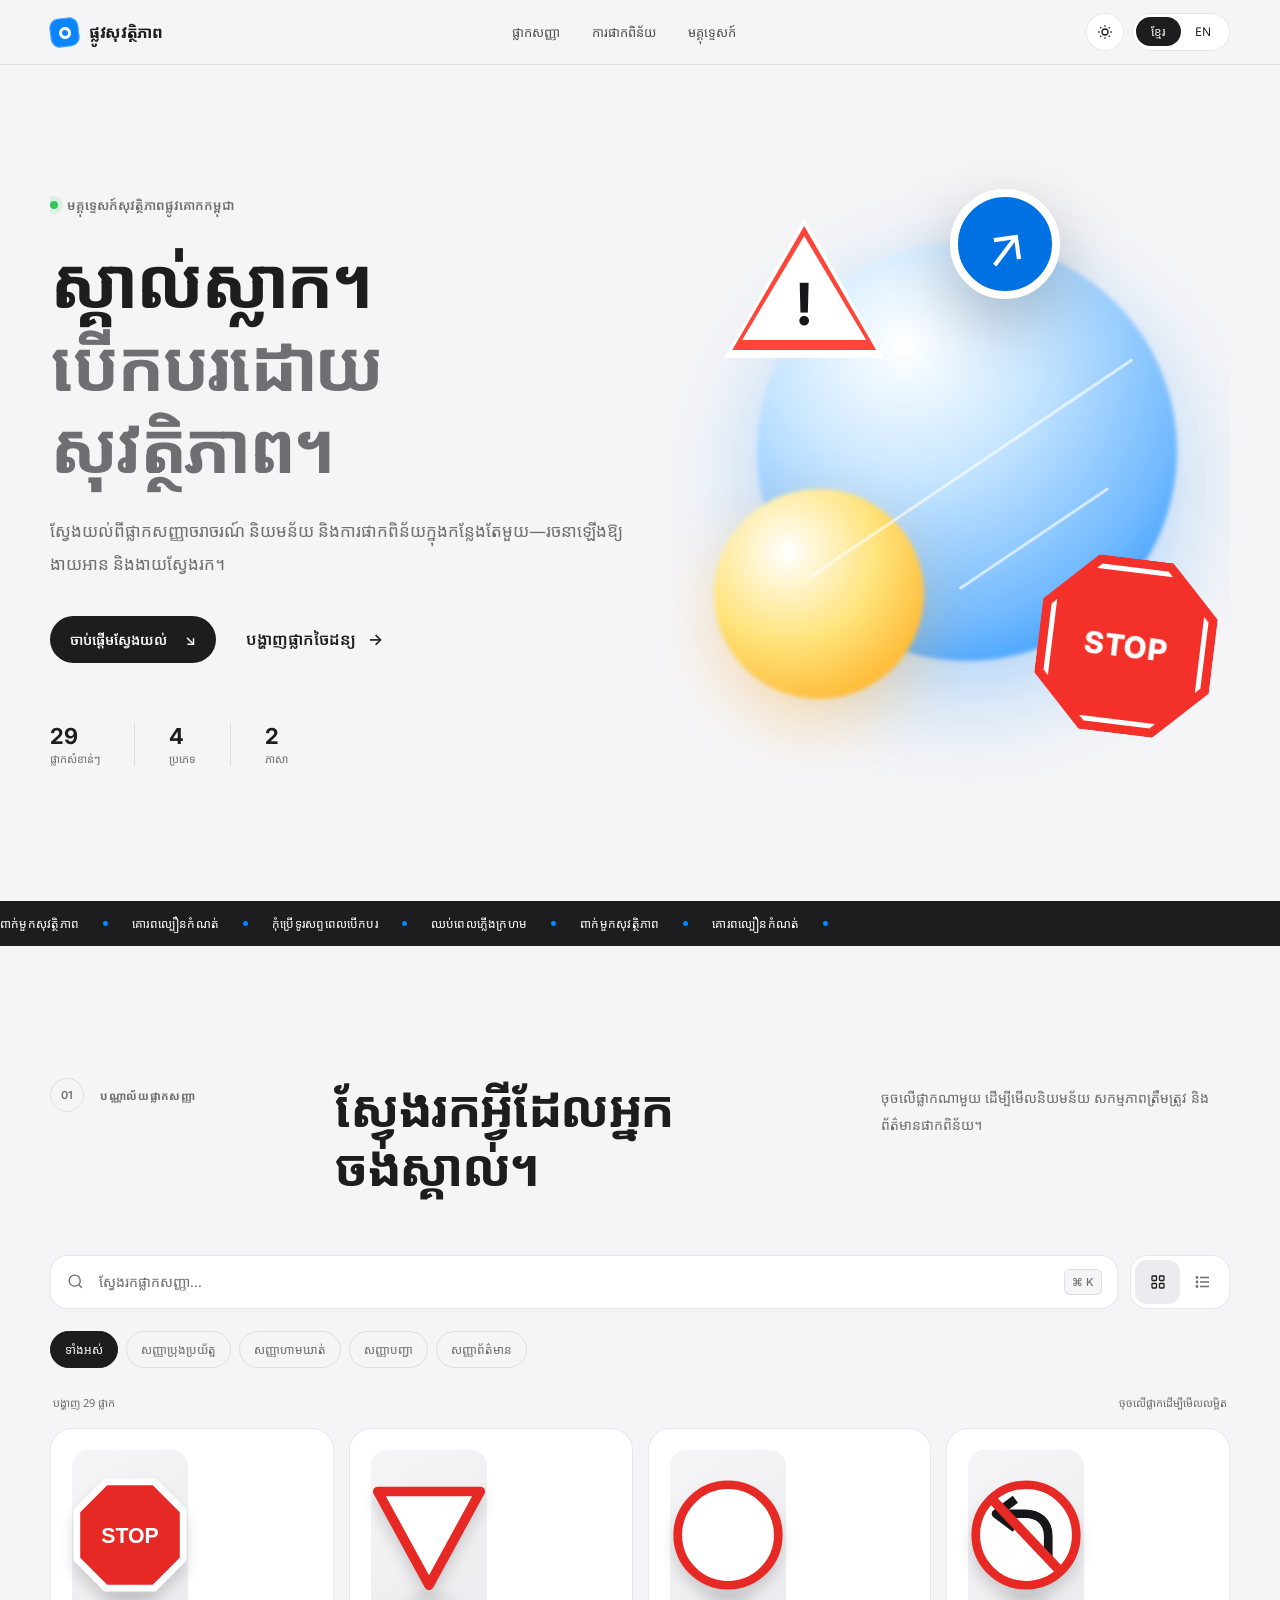
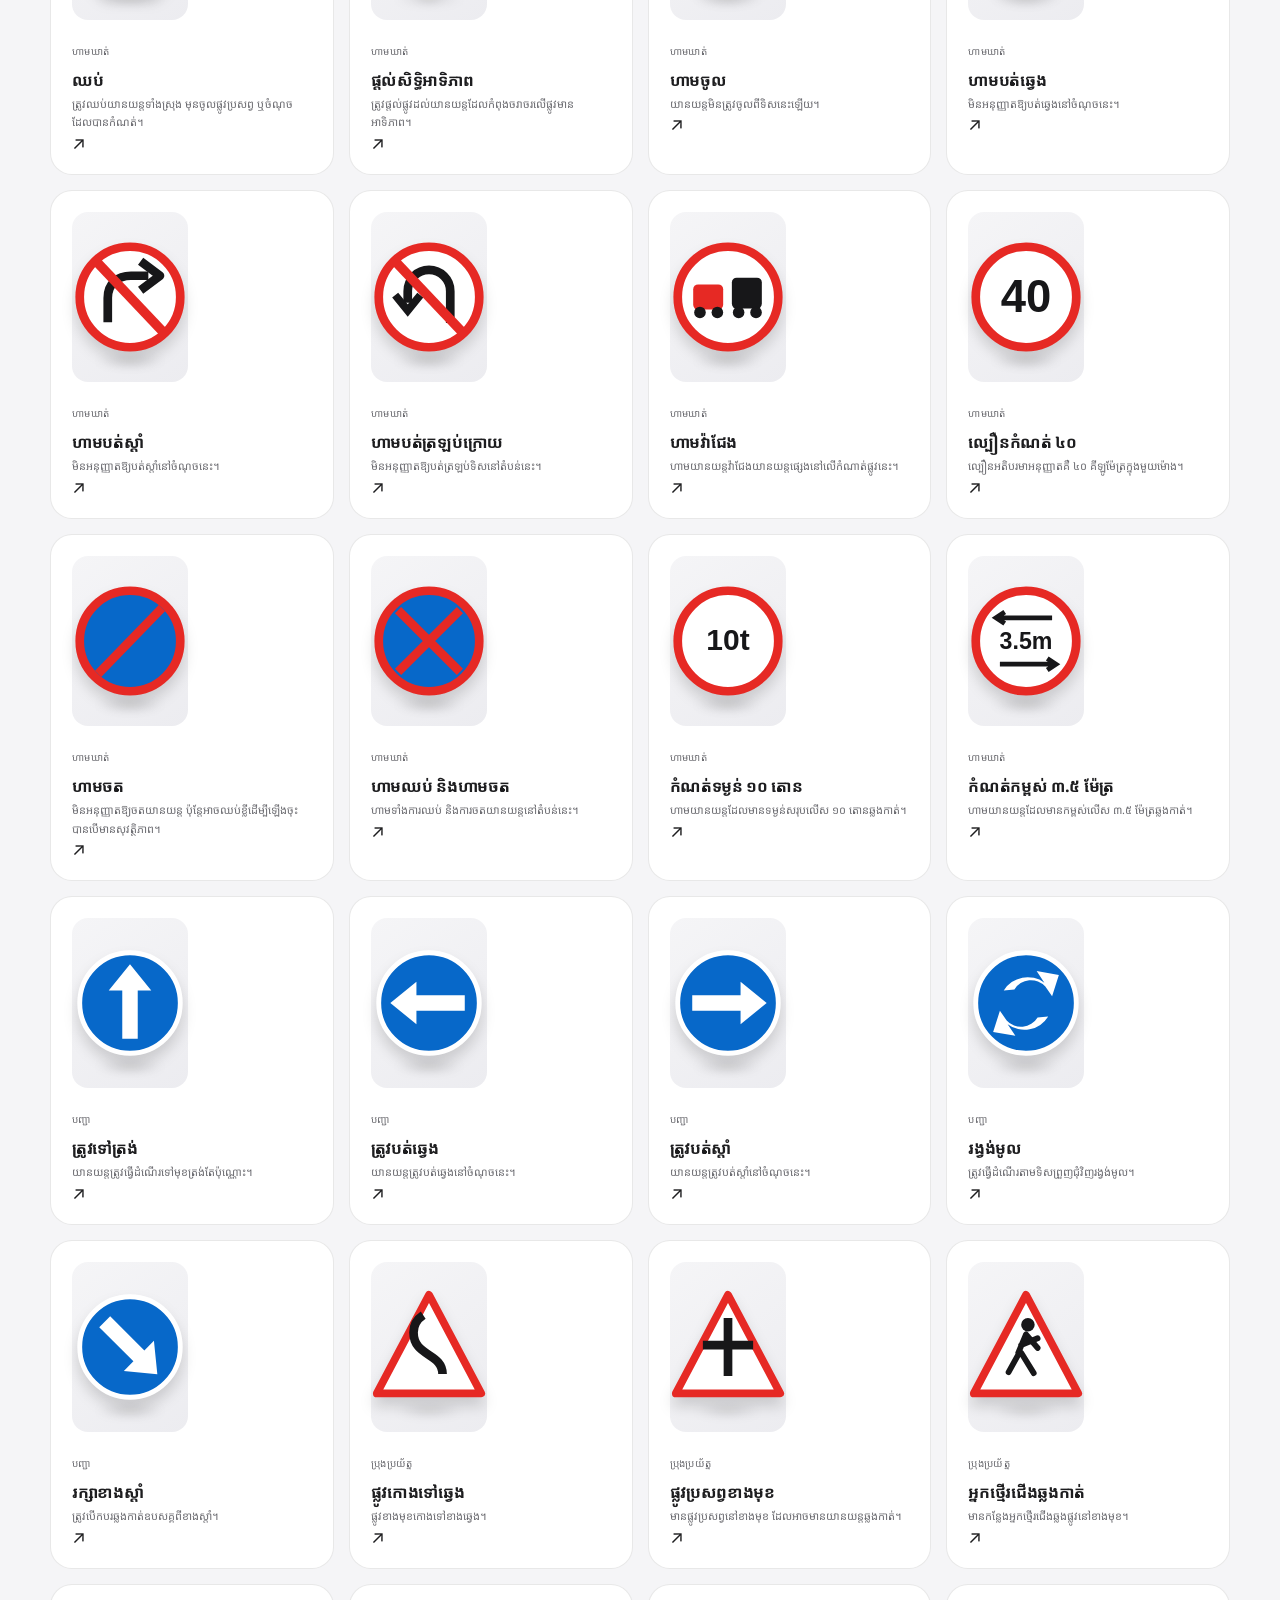
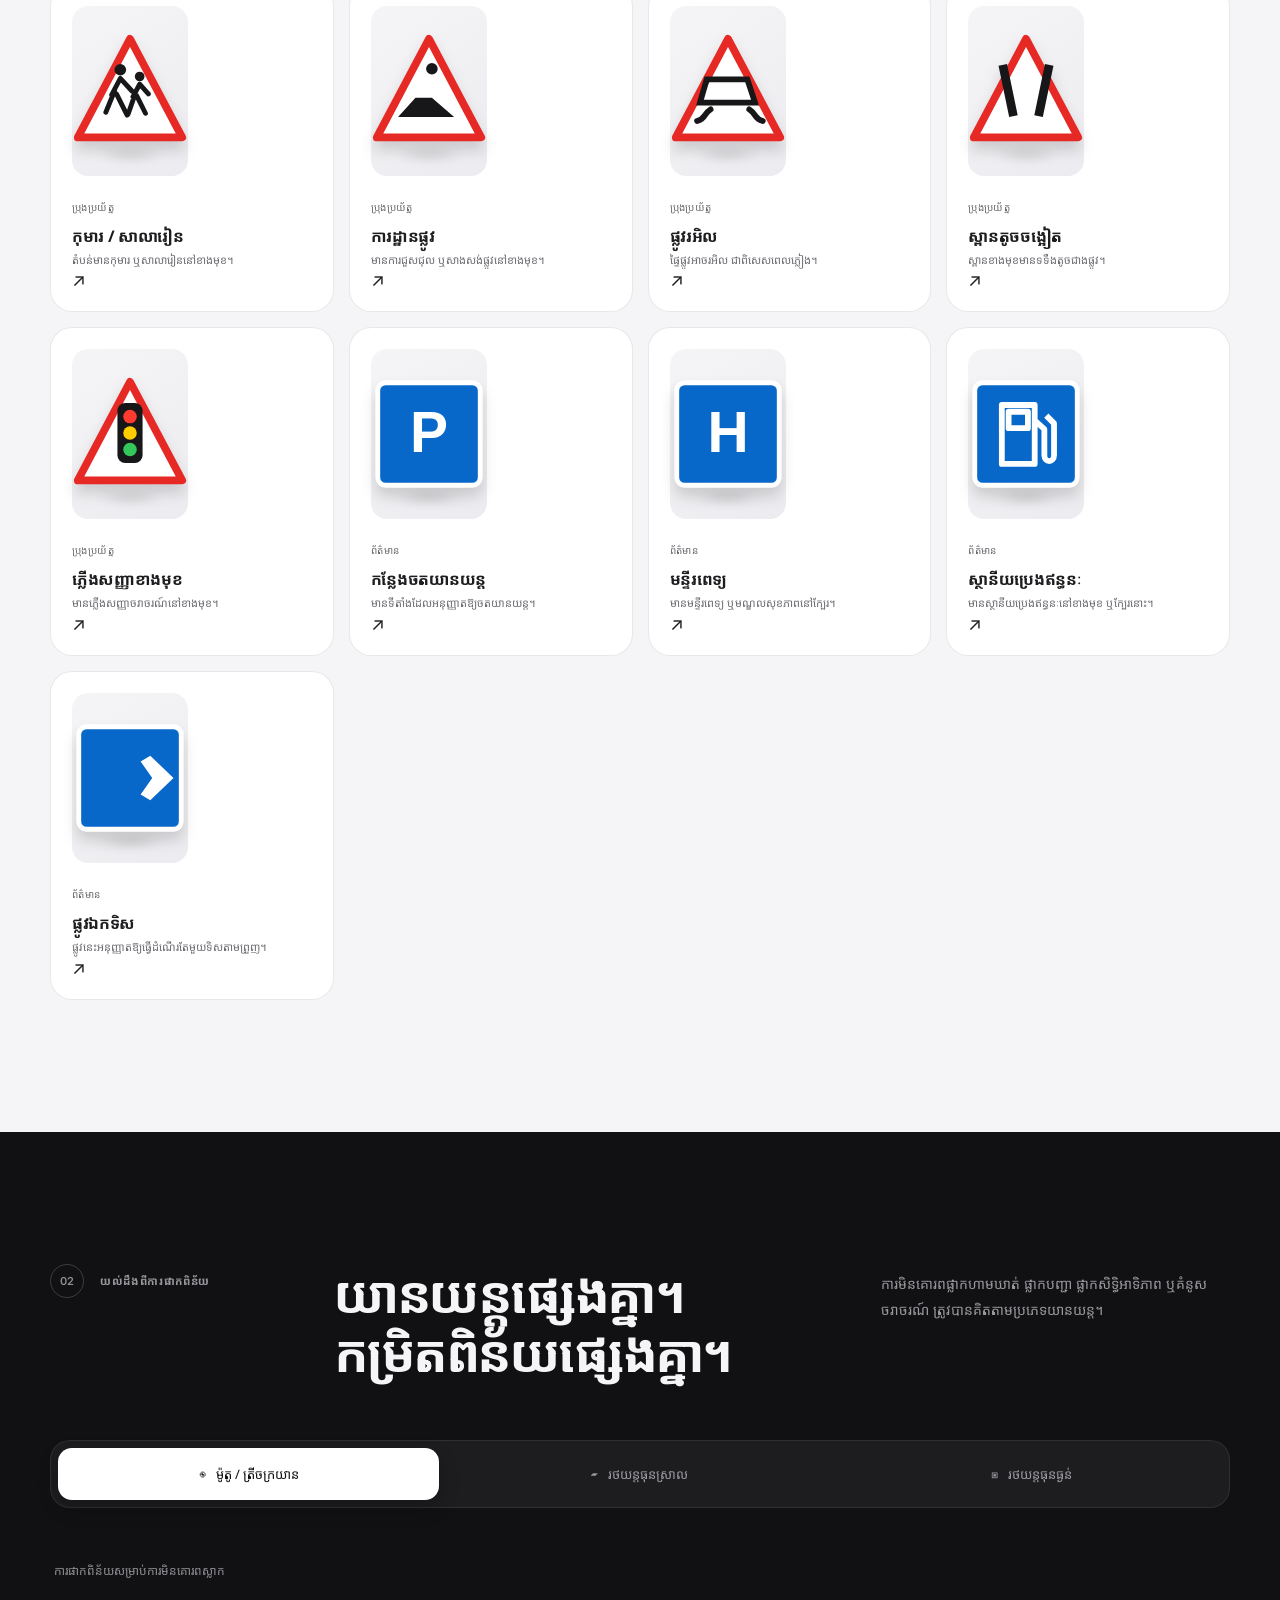
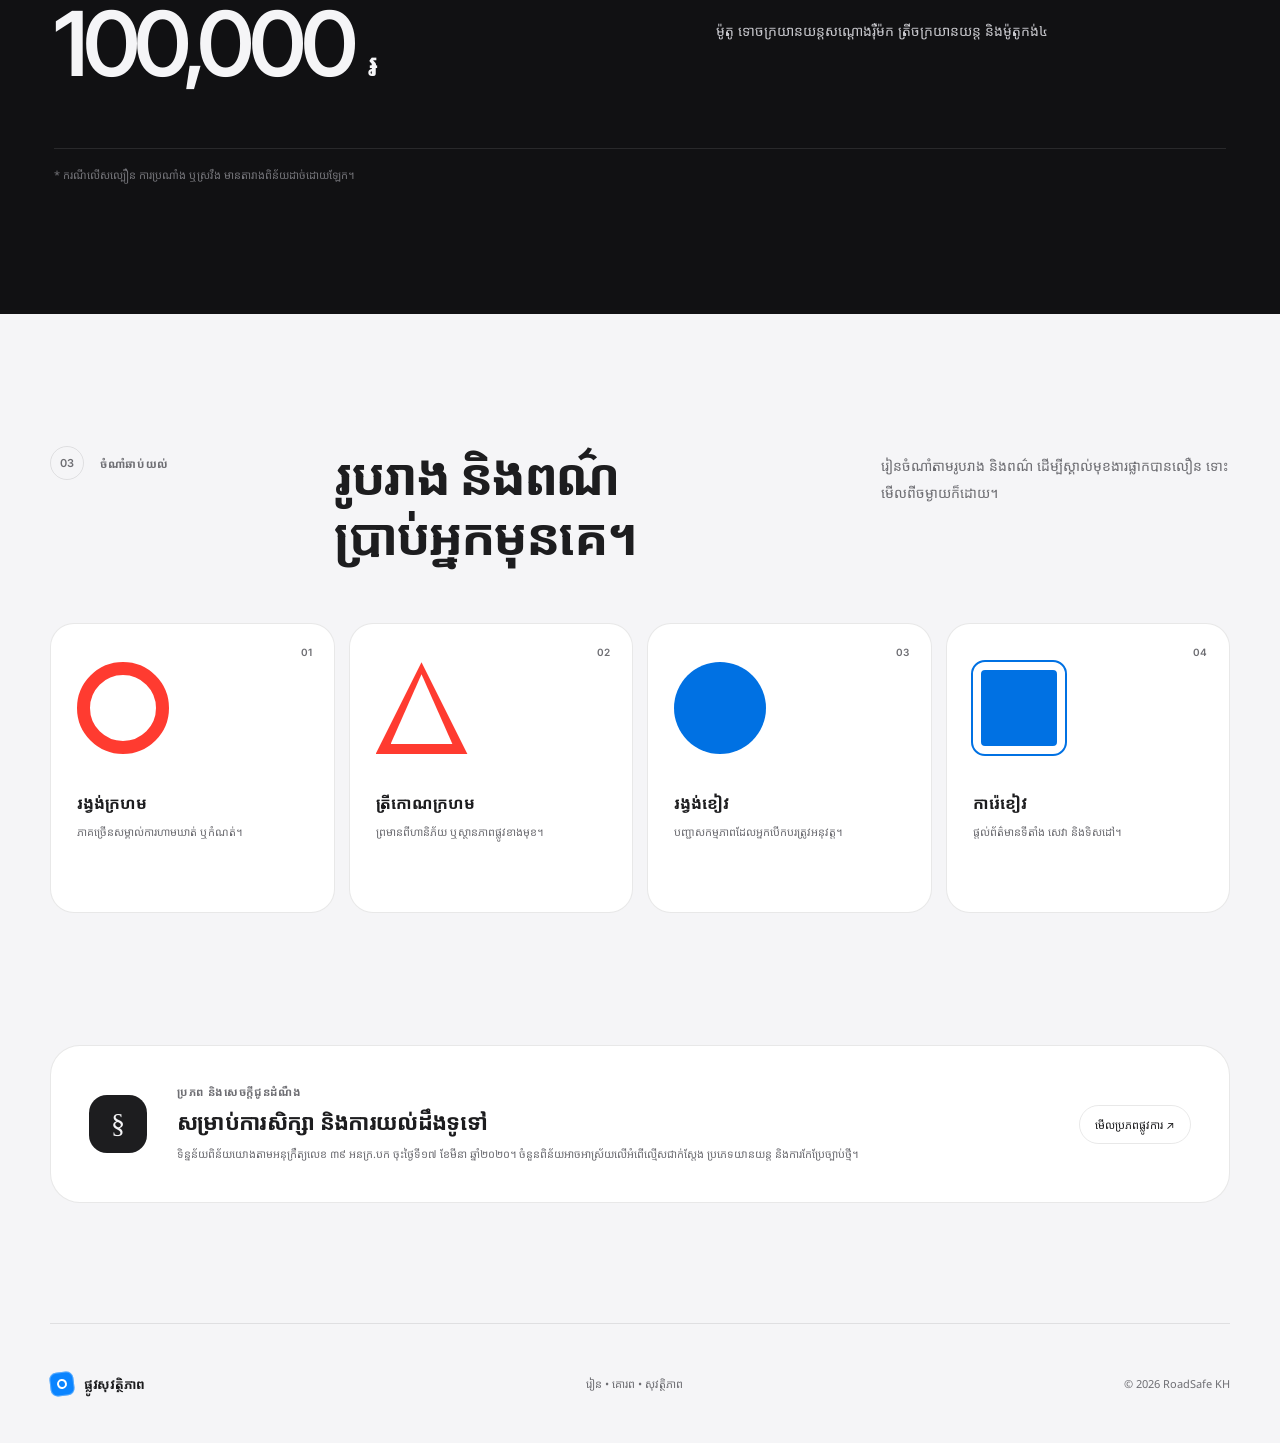
==== preview.html @ 688f4e54 "Add self-contained offline preview" ====
<!doctype html>
<html lang="km">
<head>
  <meta charset="UTF-8" />
  <meta name="viewport" content="width=device-width, initial-scale=1.0" />
  <meta name="description" content="ស្វែងយល់ផ្លាកសញ្ញាចរាចរណ៍កម្ពុជា និយមន័យ និងការផាកពិន័យជាភាសាខ្មែរ និងអង់គ្លេស។" />
  <meta name="theme-color" content="#f5f5f7" />
  <title>ផ្លូវសុវត្ថិភាព — Cambodia Road Signs</title>
  <link rel="preconnect" href="https://fonts.googleapis.com">
  <link rel="preconnect" href="https://fonts.gstatic.com" crossorigin>
  <link href="https://fonts.googleapis.com/css2?family=Noto+Sans+Khmer:wght@400;500;600;700&family=Inter:wght@400;500;600;700&display=swap" rel="stylesheet">
  <style>
:root{--bg:#f5f5f7;--surface:#fff;--surface-2:#ececf0;--text:#1d1d1f;--muted:#6e6e73;--line:rgba(0,0,0,.09);--blue:#0071e3;--blue-2:#2997ff;--red:#ff3b30;--shadow:0 22px 60px rgba(0,0,0,.08);--radius:28px;--shell:min(1180px,calc(100% - 40px))}
*{box-sizing:border-box}html{scroll-behavior:smooth}body{margin:0;background:var(--bg);color:var(--text);font-family:"Noto Sans Khmer","Inter",-apple-system,BlinkMacSystemFont,"Segoe UI",sans-serif;-webkit-font-smoothing:antialiased}body.dark{--bg:#0d0d0f;--surface:#18181b;--surface-2:#242427;--text:#f5f5f7;--muted:#a1a1a6;--line:rgba(255,255,255,.11);--shadow:0 26px 70px rgba(0,0,0,.35)}button,input{font:inherit}button,a{-webkit-tap-highlight-color:transparent}.shell{width:var(--shell);margin-inline:auto}.site-header{position:sticky;top:0;z-index:30;background:color-mix(in srgb,var(--bg) 76%,transparent);backdrop-filter:saturate(180%) blur(22px);border-bottom:1px solid var(--line)}.nav{height:64px;display:flex;align-items:center;justify-content:space-between}.brand{display:inline-flex;align-items:center;gap:10px;color:var(--text);text-decoration:none;font-weight:700;letter-spacing:-.02em}.brand-mark{width:29px;height:29px;border-radius:9px;background:#0a84ff;display:grid;place-items:center;transform:rotate(-7deg);box-shadow:inset 0 0 0 1px rgba(255,255,255,.3)}.brand-mark span{width:12px;height:12px;border:3px solid #fff;border-radius:50%;display:block}.nav-links{display:flex;gap:32px}.nav-links a{font-size:13px;color:var(--text);text-decoration:none;opacity:.76;transition:.2s}.nav-links a:hover{opacity:1}.nav-actions{display:flex;align-items:center;gap:8px}.icon-button,.lang-toggle{border:1px solid var(--line);background:var(--surface);color:var(--text);height:38px;cursor:pointer}.icon-button{width:38px;border-radius:50%;display:grid;place-items:center}.icon-button svg{width:18px;fill:none;stroke:currentColor;stroke-width:1.7}.lang-toggle{border-radius:22px;padding:3px;display:flex}.lang-toggle span{min-width:45px;padding:6px 10px;border-radius:18px;font-size:12px;display:grid;place-items:center}.lang-toggle span.active{background:var(--text);color:var(--bg)}
.hero{min-height:calc(100vh - 64px);display:grid;grid-template-columns:1.04fr .96fr;align-items:center;gap:6%;padding-block:72px 80px;overflow:hidden}.eyebrow{display:inline-flex;align-items:center;gap:9px;color:var(--muted);font-size:13px;font-weight:600;margin-bottom:26px}.live-dot{width:8px;height:8px;background:#31c759;border-radius:50%;box-shadow:0 0 0 5px rgba(49,199,89,.12)}.hero h1{font-family:"Inter","Noto Sans Khmer",sans-serif;font-size:clamp(48px,6.2vw,84px);line-height:.99;letter-spacing:-.065em;margin:0 0 28px}.hero h1 span{color:var(--muted)}html[lang="km"] .hero h1{font-family:"Noto Sans Khmer",sans-serif;letter-spacing:-.045em;line-height:1.17;font-size:clamp(44px,5.5vw,74px)}.hero-copy>p{color:var(--muted);font-size:17px;line-height:1.9;max-width:620px;margin:0}.hero-actions{display:flex;align-items:center;gap:24px;margin-top:36px}.primary-button{display:inline-flex;align-items:center;gap:18px;background:var(--text);color:var(--bg);padding:14px 20px;border-radius:980px;text-decoration:none;font-size:14px;font-weight:600;transition:.25s}.primary-button:hover{transform:translateY(-2px);box-shadow:0 10px 25px rgba(0,0,0,.14)}.text-button{border:0;background:transparent;color:var(--text);font-weight:600;cursor:pointer;display:flex;gap:12px}.hero-stats{display:flex;gap:34px;margin-top:60px}.hero-stats div{display:grid;gap:2px;padding-right:34px;border-right:1px solid var(--line)}.hero-stats div:last-child{border:0}.hero-stats strong{font-family:"Inter";font-size:22px}.hero-stats span{font-size:11px;color:var(--muted)}
.hero-visual{height:580px;position:relative}.orb{position:absolute;border-radius:50%;filter:blur(2px)}.orb-one{width:420px;height:420px;right:10%;top:9%;background:radial-gradient(circle at 35% 25%,#fff 0,#cce8ff 30%,#73baff 68%,#0a84ff 100%);box-shadow:0 35px 100px rgba(10,132,255,.3)}.orb-two{width:210px;height:210px;left:3%;bottom:12%;background:radial-gradient(circle at 35% 30%,#fff,#ffe37a 45%,#ff9f0a);box-shadow:0 25px 60px rgba(255,159,10,.28)}.hero-sign{position:absolute;display:grid;place-items:center;filter:drop-shadow(0 24px 32px rgba(0,0,0,.22));animation:float 6s ease-in-out infinite}.hero-sign-stop{width:176px;aspect-ratio:1;right:3%;bottom:6%;background:#f33029;color:#fff;clip-path:polygon(29% 0,71% 0,100% 29%,100% 71%,71% 100%,29% 100%,0 71%,0 29%);transform:rotate(7deg)}.hero-sign-stop:before{content:"";position:absolute;inset:9px;border:5px solid #fff;clip-path:inherit}.hero-sign-stop span{font-family:"Inter";font-size:30px;font-weight:800;letter-spacing:.05em}.hero-sign-warning{width:160px;height:140px;left:5%;top:5%;background:#fff;clip-path:polygon(50% 0,100% 100%,0 100%);animation-delay:-2s}.hero-sign-warning:before{content:"";position:absolute;inset:8px;background:#ff453a;clip-path:inherit}.hero-sign-warning:after{content:"";position:absolute;inset:18px;background:#fff;clip-path:inherit}.hero-sign-warning span{z-index:1;color:#171719;font-family:"Inter";font-size:58px;font-weight:700;padding-top:32px}.hero-sign-info{width:110px;height:110px;border:8px solid #fff;border-radius:50%;background:#0071e3;color:#fff;right:32%;top:0;animation-delay:-4s}.hero-sign-info span{font-size:54px;font-family:"Inter";transform:rotate(-8deg)}.road-line{position:absolute;background:rgba(255,255,255,.62);height:3px;border-radius:10px;transform:rotate(-34deg);z-index:2}.line-one{width:390px;right:12%;top:48%}.line-two{width:180px;right:20%;top:60%}@keyframes float{0%,100%{translate:0 0}50%{translate:0 -14px}}
.ticker{overflow:hidden;background:#1d1d1f;color:#fff;padding:14px 0}.ticker-track{display:flex;align-items:center;gap:24px;width:max-content;animation:ticker 32s linear infinite}.ticker span{font-size:12px;letter-spacing:.02em;white-space:nowrap}.ticker i{width:5px;height:5px;background:#0a84ff;border-radius:50%}@keyframes ticker{to{transform:translateX(-50%)}}
.section{padding-block:132px}.section-heading{display:grid;grid-template-columns:.7fr 1.45fr 1fr;align-items:start;gap:40px;margin-bottom:58px}.section-heading>div{display:flex;align-items:center;gap:16px}.section-index{font:600 11px "Inter";color:var(--muted);border:1px solid var(--line);border-radius:50%;width:34px;height:34px;display:grid;place-items:center}.kicker{font-size:11px;font-weight:700;text-transform:uppercase;letter-spacing:.06em;color:var(--muted);margin:0}.section-heading h2{font-size:clamp(36px,4vw,56px);letter-spacing:-.05em;line-height:1.16;margin:0}.section-heading>p{font-size:14px;line-height:1.9;color:var(--muted);margin:7px 0 0}
.catalog-toolbar{display:flex;gap:12px;margin-bottom:18px}.search-box{height:54px;border:1px solid var(--line);background:var(--surface);border-radius:17px;display:flex;align-items:center;gap:12px;padding:0 15px;flex:1;box-shadow:0 3px 10px rgba(0,0,0,.02)}.search-box svg{width:19px;fill:none;stroke:var(--muted);stroke-width:1.7}.search-box input{border:0;background:transparent;outline:0;flex:1;color:var(--text);font-size:14px}.search-box input::placeholder{color:var(--muted)}kbd{font:500 11px "Inter";padding:5px 7px;border:1px solid var(--line);border-radius:6px;color:var(--muted);background:var(--bg)}.view-toggle{display:flex;background:var(--surface);border:1px solid var(--line);border-radius:17px;padding:4px}.view-toggle button{width:45px;border:0;background:transparent;color:var(--muted);border-radius:12px;cursor:pointer;display:grid;place-items:center}.view-toggle button.active{background:var(--surface-2);color:var(--text)}.view-toggle svg{width:18px;fill:none;stroke:currentColor;stroke-width:1.7}.view-toggle rect{fill:none}.filter-row{display:flex;gap:8px;overflow-x:auto;padding:4px 0 24px;scrollbar-width:none}.filter-row::-webkit-scrollbar{display:none}.filter-chip{white-space:nowrap;border:1px solid var(--line);background:transparent;color:var(--muted);padding:9px 14px;border-radius:980px;font-size:12px;cursor:pointer;transition:.2s}.filter-chip.active,.filter-chip:hover{background:var(--text);color:var(--bg);border-color:var(--text)}.results-meta{display:flex;justify-content:space-between;color:var(--muted);font-size:11px;margin:3px 3px 18px}.sign-grid{display:grid;grid-template-columns:repeat(4,1fr);gap:15px}.sign-card{background:var(--surface);border:1px solid var(--line);border-radius:22px;min-height:315px;padding:21px;display:flex;flex-direction:column;cursor:pointer;text-align:left;color:var(--text);position:relative;overflow:hidden;transition:transform .28s,box-shadow .28s,border-color .28s}.sign-card:hover{transform:translateY(-5px);box-shadow:var(--shadow);border-color:transparent}.sign-card:focus-visible{outline:3px solid var(--blue);outline-offset:2px}.sign-art{height:170px;display:grid;place-items:center;border-radius:16px;background:linear-gradient(145deg,var(--bg),var(--surface-2));position:relative}.sign-art:after{content:"";position:absolute;width:60%;height:13px;background:radial-gradient(ellipse,rgba(0,0,0,.15),transparent 70%);bottom:15px;filter:blur(5px)}.sign-art svg{width:116px;height:116px;overflow:visible;filter:drop-shadow(0 9px 7px rgba(0,0,0,.15));z-index:1}.card-topline{display:flex;justify-content:space-between;align-items:center;margin-top:18px}.category-pill{font-size:10px;color:var(--muted);text-transform:uppercase;letter-spacing:.04em}.card-arrow{font-family:"Inter";font-size:18px;transition:.2s}.sign-card:hover .card-arrow{transform:translate(2px,-2px)}.sign-card h3{font-size:16px;letter-spacing:-.02em;margin:9px 0 4px}.sign-card p{font-size:11px;line-height:1.7;color:var(--muted);margin:0;display:-webkit-box;-webkit-line-clamp:2;-webkit-box-orient:vertical;overflow:hidden}.sign-grid.list{grid-template-columns:1fr}.sign-grid.list .sign-card{min-height:142px;display:grid;grid-template-columns:120px 1fr 24px;align-items:center;gap:22px}.sign-grid.list .sign-art{height:100px}.sign-grid.list .sign-art svg{width:76px;height:76px}.sign-grid.list .card-topline{margin:0;display:block}.sign-grid.list .card-arrow{grid-column:3;grid-row:1}.empty-state{text-align:center;padding:70px 20px;color:var(--muted)}.empty-state div{font:300 60px "Inter"}.empty-state h3{color:var(--text);margin:10px 0}.empty-state p{font-size:13px}
.fines-section{background:#111113;color:#f5f5f7}.fines-section .section-heading.light .section-index{border-color:rgba(255,255,255,.18);color:#8e8e93}.fines-section .section-heading.light .kicker,.fines-section .section-heading.light>p{color:#98989d}.fine-selector{display:grid;grid-template-columns:repeat(3,1fr);gap:10px;background:#1d1d20;padding:7px;border:1px solid rgba(255,255,255,.08);border-radius:20px}.fine-selector button{border:0;background:transparent;color:#9a9aa0;padding:17px;border-radius:14px;cursor:pointer;display:flex;justify-content:center;align-items:center;gap:10px;font-size:13px}.fine-selector button.active{background:#fff;color:#111113;box-shadow:0 8px 20px rgba(0,0,0,.24)}.vehicle-icon{font-family:"Inter"}.fine-display{display:grid;grid-template-columns:1.2fr 1fr;gap:50px;align-items:center;padding:54px 4px 0}.fine-label{display:block;font-size:12px;color:#8e8e93;margin-bottom:10px}.fine-display strong{font:600 clamp(48px,7vw,92px) "Inter";letter-spacing:-.06em}.fine-display strong small{font:600 .35em "Noto Sans Khmer";letter-spacing:0}.fine-display>p{color:#c7c7cc;font-size:14px;line-height:1.8;margin:0}.fine-note{grid-column:1/-1;color:#737378;font-size:11px;border-top:1px solid rgba(255,255,255,.1);padding-top:18px}
.shape-guide{display:grid;grid-template-columns:repeat(4,1fr);gap:14px}.shape-card{background:var(--surface);border:1px solid var(--line);border-radius:24px;padding:26px;min-height:290px;position:relative}.shape-card>span{position:absolute;right:22px;top:22px;font:600 10px "Inter";color:var(--muted)}.mini-sign{height:92px;width:92px;margin:12px 0 38px}.mini-sign.circle{border:13px solid #ff3b30;border-radius:50%;background:#fff}.mini-sign.triangle{background:#ff3b30;clip-path:polygon(50% 0,100% 100%,0 100%);position:relative}.mini-sign.triangle:after{content:"";position:absolute;inset:12px 15px 10px;background:#fff;clip-path:inherit}.mini-sign.blue-circle{border-radius:50%;background:#0071e3}.mini-sign.square{border-radius:12px;background:#0071e3;border:8px solid #fff;outline:2px solid #0071e3}.shape-card h3{font-size:16px;margin:0 0 8px}.shape-card p{font-size:11px;line-height:1.75;color:var(--muted);margin:0}.source-banner{background:var(--surface);border:1px solid var(--line);border-radius:30px;padding:38px;display:grid;grid-template-columns:62px 1fr auto;gap:26px;align-items:center;margin-bottom:120px}.source-icon{width:58px;height:58px;border-radius:18px;background:var(--text);color:var(--bg);display:grid;place-items:center;font:500 28px Georgia}.source-banner h2{font-size:22px;margin:7px 0 8px;letter-spacing:-.03em}.source-banner>div p:last-child{font-size:11px;line-height:1.8;color:var(--muted);margin:0;max-width:700px}.source-banner>a{color:var(--text);text-decoration:none;border:1px solid var(--line);padding:11px 15px;border-radius:980px;font-size:11px;white-space:nowrap}.footer{border-top:1px solid var(--line);min-height:120px;display:flex;align-items:center;justify-content:space-between;color:var(--muted);font-size:11px}.footer .brand{font-size:13px}.footer .brand-mark{width:24px;height:24px;border-radius:7px}.footer .brand-mark span{width:10px;height:10px;border-width:2px}
.sign-modal{width:min(760px,calc(100% - 28px));max-height:calc(100vh - 28px);padding:0;border:0;border-radius:30px;background:var(--surface);color:var(--text);box-shadow:0 35px 120px rgba(0,0,0,.35);overflow:auto}.sign-modal::backdrop{background:rgba(0,0,0,.46);backdrop-filter:blur(9px)}.modal-close{position:sticky;float:right;top:16px;right:16px;z-index:4;width:38px;height:38px;border:0;border-radius:50%;background:color-mix(in srgb,var(--surface-2) 90%,transparent);color:var(--text);cursor:pointer;font-size:25px;line-height:1}.modal-inner{padding:40px}.modal-hero{display:grid;grid-template-columns:220px 1fr;gap:34px;align-items:center;margin-bottom:34px}.modal-art{height:220px;background:var(--bg);border-radius:22px;display:grid;place-items:center}.modal-art svg{width:155px;height:155px;filter:drop-shadow(0 12px 9px rgba(0,0,0,.18))}.modal-category{font-size:10px;text-transform:uppercase;letter-spacing:.07em;color:var(--blue);font-weight:700}.modal-hero h2{font-size:30px;line-height:1.35;margin:10px 0 12px;letter-spacing:-.04em}.modal-hero p{font-size:13px;color:var(--muted);line-height:1.8;margin:0}.modal-grid{display:grid;grid-template-columns:1fr 1fr;gap:12px}.modal-panel{padding:20px;border-radius:18px;background:var(--bg)}.modal-panel h3{font-size:12px;margin:0 0 9px}.modal-panel p{font-size:11px;line-height:1.8;color:var(--muted);margin:0}.modal-fines{margin-top:12px;padding:22px;border:1px solid var(--line);border-radius:18px}.modal-fines-head{display:flex;justify-content:space-between;align-items:center;margin-bottom:17px}.modal-fines-head h3{margin:0;font-size:13px}.law-tag{font:600 9px "Inter";color:var(--muted);padding:5px 8px;border:1px solid var(--line);border-radius:20px}.fine-row{display:grid;grid-template-columns:1.2fr repeat(3,1fr);gap:10px;align-items:center}.fine-row span{font-size:10px;color:var(--muted)}.fine-row strong{font:600 14px "Inter";text-align:center}.fine-row strong small{font-family:"Noto Sans Khmer"}.modal-warning{font-size:10px;line-height:1.7;color:var(--muted);margin:15px 0 0}.reveal{opacity:0;transform:translateY(16px);transition:opacity .65s ease,transform .65s ease}.reveal.visible{opacity:1;transform:none}
@media(max-width:960px){.hero{grid-template-columns:1fr;min-height:auto}.hero-visual{height:420px}.orb-one{width:340px;height:340px}.section-heading{grid-template-columns:1fr 1.4fr}.section-heading>p{grid-column:2}.sign-grid{grid-template-columns:repeat(3,1fr)}.shape-guide{grid-template-columns:1fr 1fr}.source-banner{grid-template-columns:58px 1fr}.source-banner>a{grid-column:2;justify-self:start}.nav-links{display:none}}
@media(max-width:680px){:root{--shell:min(100% - 28px,1180px);--radius:22px}.nav{height:58px}.brand{font-size:12px}.icon-button{display:none}.lang-toggle span{min-width:38px;padding-inline:7px}.hero{padding-block:60px 50px}.hero h1{font-size:44px}.hero-copy>p{font-size:14px}.hero-actions{align-items:flex-start;flex-direction:column;gap:16px}.hero-stats{margin-top:42px;gap:15px}.hero-stats div{padding-right:15px}.hero-visual{height:330px;margin-top:15px}.orb-one{width:270px;height:270px;right:4%}.orb-two{width:140px;height:140px}.hero-sign-stop{width:125px}.hero-sign-stop span{font-size:22px}.hero-sign-warning{width:116px;height:102px}.hero-sign-warning span{font-size:40px;padding-top:22px}.hero-sign-info{width:80px;height:80px;border-width:6px}.hero-sign-info span{font-size:38px}.section{padding-block:88px}.section-heading{display:block;margin-bottom:38px}.section-heading>div{margin-bottom:24px}.section-heading h2{font-size:38px}.section-heading>p{margin-top:18px}.search-box kbd,.view-toggle{display:none}.filter-row{margin-right:-14px}.sign-grid{grid-template-columns:1fr 1fr;gap:10px}.sign-card{min-height:274px;padding:13px;border-radius:18px}.sign-art{height:145px}.sign-art svg{width:95px;height:95px}.sign-card h3{font-size:13px}.sign-card p{display:none}.sign-grid.list .sign-card{grid-template-columns:90px 1fr 18px}.sign-grid.list .sign-art{height:82px}.fine-selector{grid-template-columns:1fr}.fine-selector button{justify-content:flex-start}.fine-display{grid-template-columns:1fr;gap:18px}.fine-display strong{font-size:58px}.fine-note{grid-column:1}.shape-guide{grid-template-columns:1fr}.shape-card{min-height:230px}.mini-sign{margin-bottom:25px}.source-banner{margin-bottom:80px;padding:24px;display:block}.source-icon{margin-bottom:24px}.source-banner>a{display:inline-block;margin-top:20px}.footer{padding-block:30px;gap:18px;flex-direction:column;justify-content:center}.modal-inner{padding:24px}.modal-hero{grid-template-columns:1fr}.modal-art{height:190px}.modal-grid{grid-template-columns:1fr}.fine-row{grid-template-columns:1fr}.fine-row span{margin-top:8px}.fine-row strong{text-align:left;padding:9px 0;border-bottom:1px solid var(--line)}.modal-close{top:10px;right:10px}}
@media(prefers-reduced-motion:reduce){*{scroll-behavior:auto!important;animation-duration:.001ms!important;animation-iteration-count:1!important;transition-duration:.001ms!important}.reveal{opacity:1;transform:none}}

</style>
</head>
<body>
  <header class="site-header">
    <nav class="nav shell" aria-label="Main navigation">
      <a class="brand" href="#top" aria-label="RoadSafe home">
        <span class="brand-mark" aria-hidden="true"><span></span></span>
        <span data-i18n="brand">ផ្លូវសុវត្ថិភាព</span>
      </a>
      <div class="nav-links">
        <a href="#signs" data-i18n="navSigns">ផ្លាកសញ្ញា</a>
        <a href="#fines" data-i18n="navFines">ការផាកពិន័យ</a>
        <a href="#guide" data-i18n="navGuide">មគ្គុទ្ទេសក៍</a>
      </div>
      <div class="nav-actions">
        <button class="icon-button" id="themeToggle" type="button" aria-label="Toggle theme">
          <svg viewBox="0 0 24 24" aria-hidden="true"><path d="M12 3v2m0 14v2M3 12h2m14 0h2M5.64 5.64l1.42 1.42m9.88 9.88 1.42 1.42m0-12.72-1.42 1.42M7.06 16.94l-1.42 1.42M16 12a4 4 0 1 1-8 0 4 4 0 0 1 8 0Z"/></svg>
        </button>
        <button class="lang-toggle" id="langToggle" type="button" aria-label="Change language">
          <span class="active">ខ្មែរ</span><span>EN</span>
        </button>
      </div>
    </nav>
  </header>

  <main id="top">
    <section class="hero shell">
      <div class="hero-copy reveal">
        <div class="eyebrow"><span class="live-dot"></span><span data-i18n="eyebrow">មគ្គុទ្ទេសក៍សុវត្ថិភាពផ្លូវគោកកម្ពុជា</span></div>
        <h1 data-i18n="heroTitle">ស្គាល់ស្លាក។<br><span>បើកបរដោយសុវត្ថិភាព។</span></h1>
        <p data-i18n="heroText">ស្វែងយល់ពីផ្លាកសញ្ញាចរាចរណ៍ និយមន័យ និងការផាកពិន័យក្នុងកន្លែងតែមួយ—រចនាឡើងឱ្យងាយអាន និងងាយស្វែងរក។</p>
        <div class="hero-actions">
          <a class="primary-button" href="#signs"><span data-i18n="explore">ចាប់ផ្តើមស្វែងយល់</span><span aria-hidden="true">↘</span></a>
          <button class="text-button" id="randomSign" type="button"><span data-i18n="random">បង្ហាញផ្លាកចៃដន្យ</span><span aria-hidden="true">→</span></button>
        </div>
        <div class="hero-stats" aria-label="Site statistics">
          <div><strong id="signCount">29</strong><span data-i18n="statSigns">ផ្លាកសំខាន់ៗ</span></div>
          <div><strong>4</strong><span data-i18n="statCats">ប្រភេទ</span></div>
          <div><strong>2</strong><span data-i18n="statLangs">ភាសា</span></div>
        </div>
      </div>
      <div class="hero-visual reveal" aria-hidden="true">
        <div class="orb orb-one"></div><div class="orb orb-two"></div>
        <div class="hero-sign hero-sign-stop"><span>STOP</span></div>
        <div class="hero-sign hero-sign-warning"><span>!</span></div>
        <div class="hero-sign hero-sign-info"><span>↗</span></div>
        <div class="road-line line-one"></div><div class="road-line line-two"></div>
      </div>
    </section>

    <section class="ticker" aria-label="Safety reminder">
      <div class="ticker-track">
        <span data-i18n="ticker1">ពាក់មួកសុវត្ថិភាព</span><i></i>
        <span data-i18n="ticker2">គោរពល្បឿនកំណត់</span><i></i>
        <span data-i18n="ticker3">កុំប្រើទូរសព្ទពេលបើកបរ</span><i></i>
        <span data-i18n="ticker4">ឈប់ពេលភ្លើងក្រហម</span><i></i>
        <span data-i18n="ticker1">ពាក់មួកសុវត្ថិភាព</span><i></i>
        <span data-i18n="ticker2">គោរពល្បឿនកំណត់</span><i></i>
      </div>
    </section>

    <section class="catalog shell section" id="signs">
      <div class="section-heading reveal">
        <div><span class="section-index">01</span><p class="kicker" data-i18n="catalogKicker">បណ្ណាល័យផ្លាកសញ្ញា</p></div>
        <h2 data-i18n="catalogTitle">ស្វែងរកអ្វីដែលអ្នក<br>ចង់ស្គាល់។</h2>
        <p data-i18n="catalogText">ចុចលើផ្លាកណាមួយ ដើម្បីមើលនិយមន័យ សកម្មភាពត្រឹមត្រូវ និងព័ត៌មានផាកពិន័យ។</p>
      </div>

      <div class="catalog-toolbar reveal">
        <label class="search-box" for="searchInput">
          <svg viewBox="0 0 24 24" aria-hidden="true"><circle cx="11" cy="11" r="7"></circle><path d="m20 20-4-4"></path></svg>
          <input id="searchInput" type="search" placeholder="ស្វែងរកផ្លាកសញ្ញា..." autocomplete="off" />
          <kbd>⌘ K</kbd>
        </label>
        <div class="view-toggle" role="group" aria-label="View style">
          <button class="active" data-view="grid" aria-label="Grid view"><svg viewBox="0 0 24 24"><rect x="4" y="4" width="6" height="6" rx="1"/><rect x="14" y="4" width="6" height="6" rx="1"/><rect x="4" y="14" width="6" height="6" rx="1"/><rect x="14" y="14" width="6" height="6" rx="1"/></svg></button>
          <button data-view="list" aria-label="List view"><svg viewBox="0 0 24 24"><path d="M8 6h12M8 12h12M8 18h12"/><circle cx="4" cy="6" r="1"/><circle cx="4" cy="12" r="1"/><circle cx="4" cy="18" r="1"/></svg></button>
        </div>
      </div>

      <div class="filter-row reveal" id="filterRow" role="tablist" aria-label="Sign categories">
        <button class="filter-chip active" data-filter="all" data-i18n="filterAll">ទាំងអស់</button>
        <button class="filter-chip" data-filter="warning" data-i18n="filterWarning">សញ្ញាប្រុងប្រយ័ត្ន</button>
        <button class="filter-chip" data-filter="prohibition" data-i18n="filterProhibition">សញ្ញាហាមឃាត់</button>
        <button class="filter-chip" data-filter="mandatory" data-i18n="filterMandatory">សញ្ញាបញ្ជា</button>
        <button class="filter-chip" data-filter="information" data-i18n="filterInformation">សញ្ញាព័ត៌មាន</button>
      </div>

      <div class="results-meta"><span id="resultsCount"></span><span id="activeHint" data-i18n="tapHint">ចុចលើផ្លាកដើម្បីមើលលម្អិត</span></div>
      <div class="sign-grid" id="signGrid"></div>
      <div class="empty-state" id="emptyState" hidden>
        <div>⌕</div><h3 data-i18n="noResults">រកមិនឃើញផ្លាកសញ្ញា</h3><p data-i18n="tryAgain">សូមសាកល្បងពាក្យផ្សេង ឬជ្រើសប្រភេទទាំងអស់។</p>
      </div>
    </section>

    <section class="fines-section section" id="fines">
      <div class="shell">
        <div class="section-heading light reveal">
          <div><span class="section-index">02</span><p class="kicker" data-i18n="fineKicker">យល់ដឹងពីការផាកពិន័យ</p></div>
          <h2 data-i18n="fineTitle">យានយន្តផ្សេងគ្នា។<br>កម្រិតពិន័យផ្សេងគ្នា។</h2>
          <p data-i18n="fineText">ការមិនគោរពផ្លាកហាមឃាត់ ផ្លាកបញ្ជា ផ្លាកសិទ្ធិអាទិភាព ឬគំនូសចរាចរណ៍ ត្រូវបានគិតតាមប្រភេទយានយន្ត។</p>
        </div>
        <div class="fine-selector reveal" role="tablist" aria-label="Vehicle type">
          <button class="active" data-vehicle="moto"><span class="vehicle-icon">◉</span><span data-i18n="moto">ម៉ូតូ / ត្រីចក្រយាន</span></button>
          <button data-vehicle="light"><span class="vehicle-icon">▰</span><span data-i18n="lightVehicle">រថយន្តធុនស្រាល</span></button>
          <button data-vehicle="heavy"><span class="vehicle-icon">▣</span><span data-i18n="heavyVehicle">រថយន្តធុនធ្ងន់</span></button>
        </div>
        <div class="fine-display reveal">
          <div><span class="fine-label" data-i18n="typicalFine">ការផាកពិន័យសម្រាប់ការមិនគោរពស្លាក</span><strong id="fineAmount">100,000 <small>៛</small></strong></div>
          <p id="fineVehicleText">ម៉ូតូ ទោចក្រយានយន្តសណ្តោងរ៉ឺម៉ក ត្រីចក្រយានយន្ត និងម៉ូតូកង់៤</p>
          <span class="fine-note" data-i18n="fineNote">* ករណីលើសល្បឿន ការប្រណាំង ឬស្រវឹង មានតារាងពិន័យដាច់ដោយឡែក។</span>
        </div>
      </div>
    </section>

    <section class="guide shell section" id="guide">
      <div class="section-heading reveal">
        <div><span class="section-index">03</span><p class="kicker" data-i18n="guideKicker">ចំណាំឆាប់យល់</p></div>
        <h2 data-i18n="guideTitle">រូបរាង និងពណ៌<br>ប្រាប់អ្នកមុនគេ។</h2>
        <p data-i18n="guideText">រៀនចំណាំតាមរូបរាង និងពណ៌ ដើម្បីស្គាល់មុខងារផ្លាកបានលឿន ទោះមើលពីចម្ងាយក៏ដោយ។</p>
      </div>
      <div class="shape-guide reveal">
        <article class="shape-card red"><div class="mini-sign circle"></div><span>01</span><h3 data-i18n="redTitle">រង្វង់ក្រហម</h3><p data-i18n="redText">ភាគច្រើនសម្គាល់ការហាមឃាត់ ឬកំណត់។</p></article>
        <article class="shape-card yellow"><div class="mini-sign triangle"></div><span>02</span><h3 data-i18n="yellowTitle">ត្រីកោណក្រហម</h3><p data-i18n="yellowText">ព្រមានពីហានិភ័យ ឬស្ថានភាពផ្លូវខាងមុខ។</p></article>
        <article class="shape-card blue"><div class="mini-sign blue-circle"></div><span>03</span><h3 data-i18n="blueTitle">រង្វង់ខៀវ</h3><p data-i18n="blueText">បញ្ជាសកម្មភាពដែលអ្នកបើកបរត្រូវអនុវត្ត។</p></article>
        <article class="shape-card info"><div class="mini-sign square"></div><span>04</span><h3 data-i18n="infoTitle">ការ៉េខៀវ</h3><p data-i18n="infoText">ផ្តល់ព័ត៌មានទីតាំង សេវា និងទិសដៅ។</p></article>
      </div>
    </section>

    <section class="source-banner shell reveal">
      <div class="source-icon">§</div>
      <div><p class="kicker" data-i18n="sourceKicker">ប្រភព និងសេចក្តីជូនដំណឹង</p><h2 data-i18n="sourceTitle">សម្រាប់ការសិក្សា និងការយល់ដឹងទូទៅ</h2><p data-i18n="sourceText">ទិន្នន័យពិន័យយោងតាមអនុក្រឹត្យលេខ ៣៩ អនក្រ.បក ចុះថ្ងៃទី១៧ ខែមីនា ឆ្នាំ២០២០។ ចំនួនពិន័យអាចអាស្រ័យលើអំពើល្មើសជាក់ស្តែង ប្រភេទយានយន្ត និងការកែប្រែច្បាប់ថ្មី។</p></div>
      <a href="https://www.mpwt.gov.kh/kh/documents/sub-decree/257" target="_blank" rel="noopener"><span data-i18n="officialSource">មើលប្រភពផ្លូវការ</span> ↗</a>
    </section>
  </main>

  <footer class="footer shell">
    <a class="brand" href="#top"><span class="brand-mark"><span></span></span><span data-i18n="brand">ផ្លូវសុវត្ថិភាព</span></a>
    <p data-i18n="footerText">រៀន • គោរព • សុវត្ថិភាព</p>
    <p>© <span id="year"></span> RoadSafe KH</p>
  </footer>

  <dialog class="sign-modal" id="signModal">
    <button class="modal-close" id="modalClose" aria-label="Close">×</button>
    <div id="modalContent"></div>
  </dialog>

  <script>
const translations={
 km:{brand:"ផ្លូវសុវត្ថិភាព",navSigns:"ផ្លាកសញ្ញា",navFines:"ការផាកពិន័យ",navGuide:"មគ្គុទ្ទេសក៍",eyebrow:"មគ្គុទ្ទេសក៍សុវត្ថិភាពផ្លូវគោកកម្ពុជា",heroTitle:'ស្គាល់ស្លាក។<br><span>បើកបរដោយសុវត្ថិភាព។</span>',heroText:"ស្វែងយល់ពីផ្លាកសញ្ញាចរាចរណ៍ និយមន័យ និងការផាកពិន័យក្នុងកន្លែងតែមួយ—រចនាឡើងឱ្យងាយអាន និងងាយស្វែងរក។",explore:"ចាប់ផ្តើមស្វែងយល់",random:"បង្ហាញផ្លាកចៃដន្យ",statSigns:"ផ្លាកសំខាន់ៗ",statCats:"ប្រភេទ",statLangs:"ភាសា",ticker1:"ពាក់មួកសុវត្ថិភាព",ticker2:"គោរពល្បឿនកំណត់",ticker3:"កុំប្រើទូរសព្ទពេលបើកបរ",ticker4:"ឈប់ពេលភ្លើងក្រហម",catalogKicker:"បណ្ណាល័យផ្លាកសញ្ញា",catalogTitle:"ស្វែងរកអ្វីដែលអ្នក<br>ចង់ស្គាល់។",catalogText:"ចុចលើផ្លាកណាមួយ ដើម្បីមើលនិយមន័យ សកម្មភាពត្រឹមត្រូវ និងព័ត៌មានផាកពិន័យ។",filterAll:"ទាំងអស់",filterWarning:"សញ្ញាប្រុងប្រយ័ត្ន",filterProhibition:"សញ្ញាហាមឃាត់",filterMandatory:"សញ្ញាបញ្ជា",filterInformation:"សញ្ញាព័ត៌មាន",tapHint:"ចុចលើផ្លាកដើម្បីមើលលម្អិត",noResults:"រកមិនឃើញផ្លាកសញ្ញា",tryAgain:"សូមសាកល្បងពាក្យផ្សេង ឬជ្រើសប្រភេទទាំងអស់។",fineKicker:"យល់ដឹងពីការផាកពិន័យ",fineTitle:"យានយន្តផ្សេងគ្នា។<br>កម្រិតពិន័យផ្សេងគ្នា។",fineText:"ការមិនគោរពផ្លាកហាមឃាត់ ផ្លាកបញ្ជា ផ្លាកសិទ្ធិអាទិភាព ឬគំនូសចរាចរណ៍ ត្រូវបានគិតតាមប្រភេទយានយន្ត។",moto:"ម៉ូតូ / ត្រីចក្រយាន",lightVehicle:"រថយន្តធុនស្រាល",heavyVehicle:"រថយន្តធុនធ្ងន់",typicalFine:"ការផាកពិន័យសម្រាប់ការមិនគោរពស្លាក",fineNote:"* ករណីលើសល្បឿន ការប្រណាំង ឬស្រវឹង មានតារាងពិន័យដាច់ដោយឡែក។",guideKicker:"ចំណាំឆាប់យល់",guideTitle:"រូបរាង និងពណ៌<br>ប្រាប់អ្នកមុនគេ។",guideText:"រៀនចំណាំតាមរូបរាង និងពណ៌ ដើម្បីស្គាល់មុខងារផ្លាកបានលឿន ទោះមើលពីចម្ងាយក៏ដោយ។",redTitle:"រង្វង់ក្រហម",redText:"ភាគច្រើនសម្គាល់ការហាមឃាត់ ឬកំណត់។",yellowTitle:"ត្រីកោណក្រហម",yellowText:"ព្រមានពីហានិភ័យ ឬស្ថានភាពផ្លូវខាងមុខ។",blueTitle:"រង្វង់ខៀវ",blueText:"បញ្ជាសកម្មភាពដែលអ្នកបើកបរត្រូវអនុវត្ត។",infoTitle:"ការ៉េខៀវ",infoText:"ផ្តល់ព័ត៌មានទីតាំង សេវា និងទិសដៅ។",sourceKicker:"ប្រភព និងសេចក្តីជូនដំណឹង",sourceTitle:"សម្រាប់ការសិក្សា និងការយល់ដឹងទូទៅ",sourceText:"ទិន្នន័យពិន័យយោងតាមអនុក្រឹត្យលេខ ៣៩ អនក្រ.បក ចុះថ្ងៃទី១៧ ខែមីនា ឆ្នាំ២០២០។ ចំនួនពិន័យអាចអាស្រ័យលើអំពើល្មើសជាក់ស្តែង ប្រភេទយានយន្ត និងការកែប្រែច្បាប់ថ្មី។",officialSource:"មើលប្រភពផ្លូវការ",footerText:"រៀន • គោរព • សុវត្ថិភាព",search:"ស្វែងរកផ្លាកសញ្ញា...",results:n=>`បង្ហាញ ${n} ផ្លាក`,category:{warning:"ប្រុងប្រយ័ត្ន",prohibition:"ហាមឃាត់",mandatory:"បញ្ជា",information:"ព័ត៌មាន"},meaning:"និយមន័យ",action:"អ្វីដែលត្រូវធ្វើ",penalty:"ការផាកពិន័យ",notFixed:"មិនមានពិន័យថេរដោយផ្ទាល់",depends:"អាស្រ័យលើអំពើល្មើសដែលកើតឡើង",legalNote:"ចំនួននេះជាការណែនាំយោងតាមអនុក្រឹត្យលេខ ៣៩។ សូមពិនិត្យប្រភពផ្លូវការសម្រាប់ករណីជាក់ស្តែង។"},
 en:{brand:"RoadSafe KH",navSigns:"Road signs",navFines:"Fines",navGuide:"Quick guide",eyebrow:"Cambodia road safety guide",heroTitle:'Know the sign.<br><span>Drive with confidence.</span>',heroText:"Explore essential road signs, their meanings and fine guidance in one clear, searchable bilingual guide.",explore:"Explore the signs",random:"Show a random sign",statSigns:"essential signs",statCats:"categories",statLangs:"languages",ticker1:"Always wear a helmet",ticker2:"Respect posted speed limits",ticker3:"Never use a phone while driving",ticker4:"Stop at red lights",catalogKicker:"Road sign library",catalogTitle:"Find what you<br>need to know.",catalogText:"Open any sign to see its meaning, the right action to take and relevant fine guidance.",filterAll:"All signs",filterWarning:"Warning",filterProhibition:"Prohibition",filterMandatory:"Mandatory",filterInformation:"Information",tapHint:"Select a sign for details",noResults:"No signs found",tryAgain:"Try another term or select all categories.",fineKicker:"Understand the penalties",fineTitle:"Different vehicles.<br>Different fine levels.",fineText:"Disobeying prohibition, mandatory or priority signs and road markings is fined according to vehicle type.",moto:"Motorcycle / Tuk-tuk",lightVehicle:"Light vehicle",heavyVehicle:"Heavy vehicle",typicalFine:"Fine for disobeying a regulatory sign",fineNote:"* Speeding, racing and drink-driving use separate penalty schedules.",guideKicker:"Recognise signs quickly",guideTitle:"Shape and colour<br>speak first.",guideText:"Learn the visual system to understand a sign's purpose quickly, even from a distance.",redTitle:"Red circle",redText:"Usually signals a prohibition or restriction.",yellowTitle:"Red triangle",yellowText:"Warns of a hazard or changing road condition ahead.",blueTitle:"Blue circle",blueText:"Shows an action that road users must follow.",infoTitle:"Blue square",infoText:"Provides directions, locations and service information.",sourceKicker:"Sources and notice",sourceTitle:"For learning and general awareness",sourceText:"Fine guidance references Sub-Decree No. 39 ANKr.BK dated 17 March 2020. The amount can vary by the actual offence, vehicle category and later legal changes.",officialSource:"View official source",footerText:"Learn • Respect • Arrive safely",search:"Search road signs...",results:n=>`${n} signs shown`,category:{warning:"Warning",prohibition:"Prohibition",mandatory:"Mandatory",information:"Information"},meaning:"Meaning",action:"What to do",penalty:"Fine guidance",notFixed:"No standalone fixed fine",depends:"Depends on the resulting offence",legalNote:"Amounts are a learning guide based on Sub-Decree No. 39. Check the official source for a specific case."}
};

const signs=[
 {id:"stop",cat:"prohibition",shape:"stop",symbol:"STOP",km:{name:"ឈប់",desc:"ត្រូវឈប់យានយន្តទាំងស្រុង មុនចូលផ្លូវប្រសព្វ ឬចំណុចដែលបានកំណត់។",action:"ឈប់មុនគំនូសឈប់ មើលឆ្វេង-ស្តាំ និងបន្តដំណើរពេលមានសុវត្ថិភាព។"},en:{name:"Stop",desc:"Come to a complete stop before entering the junction or marked point.",action:"Stop before the line, check both directions and proceed only when safe."}},
 {id:"give-way",cat:"prohibition",shape:"yield",symbol:"",km:{name:"ផ្តល់សិទ្ធិអាទិភាព",desc:"ត្រូវផ្តល់ផ្លូវដល់យានយន្តដែលកំពុងចរាចរលើផ្លូវមានអាទិភាព។",action:"បន្ថយល្បឿន ត្រៀមឈប់ និងចូលផ្លូវតែនៅពេលចន្លោះមានសុវត្ថិភាព។"},en:{name:"Give way",desc:"Yield to traffic travelling on the priority road.",action:"Slow down, prepare to stop and enter only when there is a safe gap."}},
 {id:"no-entry",cat:"prohibition",shape:"circle-red",symbol:"bar",km:{name:"ហាមចូល",desc:"យានយន្តមិនត្រូវចូលពីទិសនេះឡើយ។",action:"កុំបន្តទៅមុខ។ ស្វែងរកផ្លូវចូលឬទិសដៅផ្សេង។"},en:{name:"No entry",desc:"Vehicles must not enter from this direction.",action:"Do not continue. Find another permitted route."}},
 {id:"no-left",cat:"prohibition",shape:"circle-red",symbol:"leftSlash",km:{name:"ហាមបត់ឆ្វេង",desc:"មិនអនុញ្ញាតឱ្យបត់ឆ្វេងនៅចំណុចនេះ។",action:"បន្តត្រង់ ឬប្រើទិសដែលផ្លាកផ្សេងអនុញ្ញាត។"},en:{name:"No left turn",desc:"Turning left is prohibited at this point.",action:"Continue straight or follow another permitted direction."}},
 {id:"no-right",cat:"prohibition",shape:"circle-red",symbol:"rightSlash",km:{name:"ហាមបត់ស្តាំ",desc:"មិនអនុញ្ញាតឱ្យបត់ស្តាំនៅចំណុចនេះ។",action:"បន្តត្រង់ ឬប្រើទិសដែលផ្លាកផ្សេងអនុញ្ញាត។"},en:{name:"No right turn",desc:"Turning right is prohibited at this point.",action:"Continue straight or follow another permitted direction."}},
 {id:"no-uturn",cat:"prohibition",shape:"circle-red",symbol:"uSlash",km:{name:"ហាមបត់ត្រឡប់ក្រោយ",desc:"មិនអនុញ្ញាតឱ្យបត់ត្រឡប់ទិសនៅតំបន់នេះ។",action:"បន្តដំណើរទៅកាន់ចំណុចដែលអនុញ្ញាតឱ្យបត់ត្រឡប់។"},en:{name:"No U-turn",desc:"Making a U-turn is prohibited here.",action:"Continue until you reach a location where a U-turn is permitted."}},
 {id:"no-overtaking",cat:"prohibition",shape:"circle-red",symbol:"cars",km:{name:"ហាមវ៉ាជែង",desc:"ហាមយានយន្តវ៉ាជែងយានយន្តផ្សេងនៅលើកំណាត់ផ្លូវនេះ។",action:"រក្សាគន្លង ល្បឿន និងគម្លាតសុវត្ថិភាព។"},en:{name:"No overtaking",desc:"Overtaking other vehicles is prohibited on this section.",action:"Stay in lane and maintain a safe speed and following distance."}},
 {id:"speed-40",cat:"prohibition",shape:"circle-red",symbol:"40",fine:"speed",km:{name:"ល្បឿនកំណត់ ៤០",desc:"ល្បឿនអតិបរមាអនុញ្ញាតគឺ ៤០ គីឡូម៉ែត្រក្នុងមួយម៉ោង។",action:"បន្ថយល្បឿនឱ្យមិនលើស ៤០ km/h មុនដល់ផ្លាក។"},en:{name:"40 km/h speed limit",desc:"The maximum permitted speed is 40 kilometres per hour.",action:"Reduce speed to 40 km/h or below before passing the sign."}},
 {id:"no-parking",cat:"prohibition",shape:"circle-blue-red",symbol:"slash",km:{name:"ហាមចត",desc:"មិនអនុញ្ញាតឱ្យចតយានយន្ត ប៉ុន្តែអាចឈប់ខ្លីដើម្បីឡើងចុះបានបើមានសុវត្ថិភាព។",action:"រកទីតាំងចតដែលមានការអនុញ្ញាត។"},en:{name:"No parking",desc:"Parking is prohibited; a very brief safe stop may be allowed where applicable.",action:"Find a designated or legally permitted parking area."}},
 {id:"no-stopping",cat:"prohibition",shape:"circle-blue-red",symbol:"cross",km:{name:"ហាមឈប់ និងហាមចត",desc:"ហាមទាំងការឈប់ និងការចតយានយន្តនៅតំបន់នេះ។",action:"បន្តដំណើរ និងកុំឈប់ លើកលែងមានអាសន្ន។"},en:{name:"No stopping",desc:"Both stopping and parking are prohibited in this area.",action:"Keep moving unless an emergency makes stopping unavoidable."}},
 {id:"weight-limit",cat:"prohibition",shape:"circle-red",symbol:"10t",km:{name:"កំណត់ទម្ងន់ ១០ តោន",desc:"ហាមយានយន្តដែលមានទម្ងន់សរុបលើស ១០ តោនឆ្លងកាត់។",action:"ពិនិត្យទម្ងន់យានយន្ត និងប្រើផ្លូវជំនួសប្រសិនបើលើសកំណត់។"},en:{name:"10-tonne limit",desc:"Vehicles with a total weight above 10 tonnes may not pass.",action:"Check gross vehicle weight and use another route if above the limit."}},
 {id:"height-limit",cat:"prohibition",shape:"circle-red",symbol:"35m",km:{name:"កំណត់កម្ពស់ ៣.៥ ម៉ែត្រ",desc:"ហាមយានយន្តដែលមានកម្ពស់លើស ៣.៥ ម៉ែត្រឆ្លងកាត់។",action:"វាស់កម្ពស់សរុប និងប្រើផ្លូវជំនួសប្រសិនបើខ្ពស់ជាងកំណត់។"},en:{name:"3.5-metre height limit",desc:"Vehicles higher than 3.5 metres may not pass.",action:"Check total height and take another route if above the limit."}},
 {id:"straight",cat:"mandatory",shape:"circle-blue",symbol:"up",km:{name:"ត្រូវទៅត្រង់",desc:"យានយន្តត្រូវធ្វើដំណើរទៅមុខត្រង់តែប៉ុណ្ណោះ។",action:"រក្សាគន្លង និងបន្តត្រង់។ កុំបត់ឆ្វេង ឬស្តាំ។"},en:{name:"Straight ahead only",desc:"Traffic must continue straight ahead only.",action:"Stay in lane and proceed straight; do not turn left or right."}},
 {id:"turn-left",cat:"mandatory",shape:"circle-blue",symbol:"left",km:{name:"ត្រូវបត់ឆ្វេង",desc:"យានយន្តត្រូវបត់ឆ្វេងនៅចំណុចនេះ។",action:"ផ្តល់សញ្ញាបត់ ពិនិត្យអ្នកប្រើផ្លូវផ្សេង និងបត់ឆ្វេងដោយសុវត្ថិភាព។"},en:{name:"Turn left",desc:"Traffic must turn left at this point.",action:"Signal, check for other road users and turn left safely."}},
 {id:"turn-right",cat:"mandatory",shape:"circle-blue",symbol:"right",km:{name:"ត្រូវបត់ស្តាំ",desc:"យានយន្តត្រូវបត់ស្តាំនៅចំណុចនេះ។",action:"ផ្តល់សញ្ញាបត់ ពិនិត្យអ្នកប្រើផ្លូវផ្សេង និងបត់ស្តាំដោយសុវត្ថិភាព។"},en:{name:"Turn right",desc:"Traffic must turn right at this point.",action:"Signal, check for other road users and turn right safely."}},
 {id:"roundabout",cat:"mandatory",shape:"circle-blue",symbol:"round",km:{name:"រង្វង់មូល",desc:"ត្រូវធ្វើដំណើរតាមទិសព្រួញជុំវិញរង្វង់មូល។",action:"បន្ថយល្បឿន ផ្តល់អាទិភាពតាមសញ្ញា និងចេញតាមច្រកដែលចង់បាន។"},en:{name:"Roundabout",desc:"Follow the direction shown around the roundabout.",action:"Slow down, yield as signed and signal before taking your exit."}},
 {id:"keep-right",cat:"mandatory",shape:"circle-blue",symbol:"downRight",km:{name:"រក្សាខាងស្តាំ",desc:"ត្រូវបើកបរឆ្លងកាត់ឧបសគ្គពីខាងស្តាំ។",action:"បន្ថយល្បឿន និងរក្សាខាងស្តាំនៃកោះចរាចរណ៍ ឬឧបសគ្គ។"},en:{name:"Keep right",desc:"Traffic must pass the obstruction on the right.",action:"Slow down and keep to the right of the island or obstruction."}},
 {id:"left-curve",cat:"warning",shape:"triangle",symbol:"curveLeft",km:{name:"ផ្លូវកោងទៅឆ្វេង",desc:"ផ្លូវខាងមុខកោងទៅខាងឆ្វេង។",action:"បន្ថយល្បឿន រក្សាគន្លង និងកុំវ៉ាជែងនៅកន្លែងមើលមិនច្បាស់។"},en:{name:"Left curve ahead",desc:"The road curves to the left ahead.",action:"Slow down, stay in lane and avoid overtaking where visibility is limited."}},
 {id:"crossroad",cat:"warning",shape:"triangle",symbol:"plus",km:{name:"ផ្លូវប្រសព្វខាងមុខ",desc:"មានផ្លូវប្រសព្វនៅខាងមុខ ដែលអាចមានយានយន្តឆ្លងកាត់។",action:"បន្ថយល្បឿន មើលទាំងសងខាង និងត្រៀមផ្តល់អាទិភាព។"},en:{name:"Crossroads ahead",desc:"A crossroads ahead may have traffic entering from either side.",action:"Slow down, check both sides and prepare to yield."}},
 {id:"pedestrian",cat:"warning",shape:"triangle",symbol:"person",km:{name:"អ្នកថ្មើរជើងឆ្លងកាត់",desc:"មានកន្លែងអ្នកថ្មើរជើងឆ្លងផ្លូវនៅខាងមុខ។",action:"បន្ថយល្បឿន និងឈប់ផ្តល់ផ្លូវដល់អ្នកថ្មើរជើង។"},en:{name:"Pedestrian crossing",desc:"A pedestrian crossing is ahead.",action:"Slow down and stop to give pedestrians priority."}},
 {id:"children",cat:"warning",shape:"triangle",symbol:"children",km:{name:"កុមារ / សាលារៀន",desc:"តំបន់មានកុមារ ឬសាលារៀននៅខាងមុខ។",action:"បន្ថយល្បឿនខ្លាំង ប្រយ័ត្នកុមារឆ្លងផ្លូវ និងត្រៀមឈប់។"},en:{name:"Children / school",desc:"Children or a school zone are ahead.",action:"Reduce speed significantly, watch for children and be ready to stop."}},
 {id:"roadworks",cat:"warning",shape:"triangle",symbol:"worker",km:{name:"ការដ្ឋានផ្លូវ",desc:"មានការជួសជុល ឬសាងសង់ផ្លូវនៅខាងមុខ។",action:"បន្ថយល្បឿន គោរពការបញ្ជារបស់អ្នកការដ្ឋាន និងប្រុងប្រយ័ត្នឧបសគ្គ។"},en:{name:"Roadworks",desc:"Road construction or maintenance is taking place ahead.",action:"Slow down, follow site directions and watch for workers and obstacles."}},
 {id:"slippery",cat:"warning",shape:"triangle",symbol:"skid",km:{name:"ផ្លូវរអិល",desc:"ផ្ទៃផ្លូវអាចរអិល ជាពិសេសពេលភ្លៀង។",action:"បន្ថយល្បឿន បង្កើនគម្លាត និងជៀសវាងចាប់ហ្វ្រាំងឬបត់ភ្លាមៗ។"},en:{name:"Slippery road",desc:"The road surface may be slippery, especially when wet.",action:"Slow down, increase following distance and avoid sudden braking or steering."}},
 {id:"narrow-bridge",cat:"warning",shape:"triangle",symbol:"narrow",km:{name:"ស្ពានតូចចង្អៀត",desc:"ស្ពានខាងមុខមានទទឹងតូចជាងផ្លូវ។",action:"បន្ថយល្បឿន សង្កេតយានយន្តមកពីមុខ និងផ្តល់អាទិភាពតាមសញ្ញា។"},en:{name:"Narrow bridge",desc:"The bridge ahead is narrower than the road.",action:"Slow down, watch oncoming traffic and yield as indicated."}},
 {id:"signals",cat:"warning",shape:"triangle",symbol:"lights",km:{name:"ភ្លើងសញ្ញាខាងមុខ",desc:"មានភ្លើងសញ្ញាចរាចរណ៍នៅខាងមុខ។",action:"បន្ថយល្បឿន និងត្រៀមឈប់នៅពេលភ្លើងប្តូរ។"},en:{name:"Traffic signals ahead",desc:"Traffic lights control the road ahead.",action:"Reduce speed and be prepared to stop when the signal changes."}},
 {id:"parking",cat:"information",shape:"square-blue",symbol:"P",km:{name:"កន្លែងចតយានយន្ត",desc:"មានទីតាំងដែលអនុញ្ញាតឱ្យចតយានយន្ត។",action:"ចតក្នុងបន្ទាត់ និងគោរពពេលវេលា ឬលក្ខខណ្ឌបន្ថែម។"},en:{name:"Parking",desc:"A designated vehicle parking area is available.",action:"Park within marked bays and follow any time or vehicle restrictions."}},
 {id:"hospital",cat:"information",shape:"square-blue",symbol:"H",km:{name:"មន្ទីរពេទ្យ",desc:"មានមន្ទីរពេទ្យ ឬមណ្ឌលសុខភាពនៅក្បែរ។",action:"បើកបរស្ងៀមស្ងាត់ និងប្រយ័ត្នរថយន្តសង្គ្រោះចេញចូល។"},en:{name:"Hospital",desc:"A hospital or medical facility is nearby.",action:"Drive quietly and watch for emergency vehicles entering or leaving."}},
 {id:"fuel",cat:"information",shape:"square-blue",symbol:"fuel",km:{name:"ស្ថានីយប្រេងឥន្ធនៈ",desc:"មានស្ថានីយប្រេងឥន្ធនៈនៅខាងមុខ ឬក្បែរនោះ។",action:"ផ្តល់សញ្ញាមុនបត់ចូល និងប្រយ័ត្នចរាចរណ៍នៅច្រកចូល។"},en:{name:"Fuel station",desc:"A fuel station is ahead or nearby.",action:"Signal before entering and watch traffic around the access point."}},
 {id:"one-way",cat:"information",shape:"square-blue",symbol:"oneWay",km:{name:"ផ្លូវឯកទិស",desc:"ផ្លូវនេះអនុញ្ញាតឱ្យធ្វើដំណើរតែមួយទិសតាមព្រួញ។",action:"ធ្វើដំណើរតាមទិសព្រួញ និងកុំបើកបរបញ្ច្រាសទិស។"},en:{name:"One-way road",desc:"Traffic may travel only in the direction shown.",action:"Follow the arrow and never drive against the permitted direction."}}
];

const state={lang:localStorage.getItem("roadsafe-lang")||"km",filter:"all",query:"",view:localStorage.getItem("roadsafe-view")||"grid"};
const el=id=>document.getElementById(id);
const escapeHtml=s=>String(s).replace(/[&<>'"]/g,c=>({"&":"&amp;","<":"&lt;",">":"&gt;","'":"&#39;",'"':"&quot;"}[c]));
function signSVG(sign){
 const white="#fff",red="#e62924",blue="#0768c9",ink="#171719",yellow="#fff";
 let body="",symbol="";
 const arrow=(dir="up")=>{const rot={up:0,left:-90,right:90,downRight:135}[dir]||0;return `<g transform="rotate(${rot} 60 60)"><path d="M60 20 38 47h14v50h16V47h14Z" fill="${white}"/></g>`};
 if(sign.shape==="stop"){body=`<polygon points="35,5 85,5 115,35 115,85 85,115 35,115 5,85 5,35" fill="${red}" stroke="white" stroke-width="7"/>`;symbol=`<text x="60" y="68" text-anchor="middle" font-family="Arial" font-size="22" font-weight="800" fill="white">STOP</text>`}
 else if(sign.shape==="yield"){body=`<polygon points="60,112 7,15 113,15" fill="white" stroke="${red}" stroke-width="10" stroke-linejoin="round"/>`}
 else if(sign.shape==="triangle"){body=`<polygon points="60,6 114,108 6,108" fill="white" stroke="${red}" stroke-width="8" stroke-linejoin="round"/>`;symbol=warningSymbol(sign.symbol,ink)}
 else if(sign.shape==="circle-blue"){body=`<circle cx="60" cy="60" r="52" fill="${blue}" stroke="white" stroke-width="5"/>`;symbol=sign.symbol==="round"?`<path d="M37 47a29 29 0 0 1 42-8l-8-12 23 4-7 22-7-10a20 20 0 0 0-32 3Zm46 27a29 29 0 0 1-42 8l8 12-23-4 7-22 7 10a20 20 0 0 0 32-3Z" fill="white"/>`:arrow(sign.symbol)}
 else if(sign.shape==="square-blue"){body=`<rect x="7" y="7" width="106" height="106" rx="8" fill="${blue}" stroke="white" stroke-width="5"/>`;symbol=infoSymbol(sign.symbol,white)}
 else {const fill=sign.shape==="circle-blue-red"?blue:white;body=`<circle cx="60" cy="60" r="52" fill="${fill}" stroke="${red}" stroke-width="9"/>`;symbol=prohibitSymbol(sign.symbol,ink,white,red)}
 return `<svg viewBox="0 0 120 120" role="img" aria-label="${escapeHtml(sign[state.lang].name)}">${body}${symbol}</svg>`
}
function prohibitSymbol(s,ink,white,red){
 const slash=`<path d="M24 22 96 98" stroke="${red}" stroke-width="10"/>`;
 if(s==="bar")return `<rect x="24" y="53" width="72" height="14" rx="3" fill="white"/>`;
 if(s==="slash")return `<path d="M27 94 93 26" stroke="${red}" stroke-width="9"/>`;
 if(s==="cross")return `<path d="M28 28 92 92M92 28 28 92" stroke="${red}" stroke-width="9"/>`;
 if(s==="leftSlash"||s==="rightSlash"){const flip=s==="rightSlash"?`transform="translate(120 0) scale(-1 1)"`:"";return `<g ${flip}><path d="M83 86V61c0-15-10-23-24-23H41" fill="none" stroke="${ink}" stroke-width="9"/><path d="m49 23-20 15 20 15" fill="none" stroke="${ink}" stroke-width="9" stroke-linejoin="round"/></g>${slash}`}
 if(s==="uSlash")return `<path d="M82 87V54a22 22 0 0 0-44 0v12" fill="none" stroke="${ink}" stroke-width="9"/><path d="m25 58 13 16 13-16" fill="none" stroke="${ink}" stroke-width="8"/>${slash}`;
 if(s==="cars")return `<rect x="24" y="47" width="31" height="26" rx="5" fill="${red}"/><circle cx="31" cy="76" r="6" fill="${ink}"/><circle cx="49" cy="76" r="6" fill="${ink}"/><rect x="64" y="40" width="31" height="32" rx="5" fill="${ink}"/><circle cx="71" cy="76" r="6" fill="${ink}"/><circle cx="89" cy="76" r="6" fill="${ink}"/>`;
 if(s==="40")return `<text x="60" y="75" text-anchor="middle" font-family="Arial" font-size="47" font-weight="700" fill="${ink}">40</text>`;
 if(s==="10t")return `<text x="60" y="69" text-anchor="middle" font-family="Arial" font-size="31" font-weight="700" fill="${ink}">10t</text>`;
 if(s==="35m")return `<path d="M33 36h54M33 84h54M38 30l-9 6 9 6M82 78l9 6-9 6" fill="none" stroke="${ink}" stroke-width="5"/><text x="60" y="68" text-anchor="middle" font-family="Arial" font-size="24" font-weight="700" fill="${ink}">3.5m</text>`;
 return "";
}
function warningSymbol(s,ink){
 if(s==="curveLeft")return `<path d="M74 88c0-22-30-18-30-43 0-8 4-14 10-18" fill="none" stroke="${ink}" stroke-width="9"/>`;
 if(s==="plus")return `<path d="M60 30v60M34 58h52" stroke="${ink}" stroke-width="9"/>`;
 if(s==="person")return `<circle cx="62" cy="37" r="7" fill="${ink}"/><path d="m60 47-8 19m8-19 12 14m-17-3 17-7M53 66 42 86m13-20 13 21" fill="none" stroke="${ink}" stroke-width="6" stroke-linecap="round"/>`;
 if(s==="children")return `<circle cx="50" cy="38" r="6" fill="${ink}"/><circle cx="70" cy="45" r="5" fill="${ink}"/><path d="m50 47-9 17m9-17 12 13M44 60 35 82m11-19 11 22m13-32-7 13m7-13 9 10m-14 1-7 20m9-19 9 18" fill="none" stroke="${ink}" stroke-width="5" stroke-linecap="round"/>`;
 if(s==="worker")return `<circle cx="63" cy="37" r="6" fill="${ink}"/><path d="m62 44-9 22m9-22 13 12M55 58 41 80m15-17 16 22M28 87h58L63 67H46Z" fill="${ink}"/>`;
 if(s==="skid")return `<path d="M38 48h42l8 24H31Zm1 24h44M42 79c-9 6-4 9-14 12m54-12c9 6 4 9 14 12" fill="none" stroke="${ink}" stroke-width="6" stroke-linecap="round"/>`;
 if(s==="narrow")return `<path d="m36 33 11 53m37-53L73 86" stroke="${ink}" stroke-width="9"/>`;
 if(s==="lights")return `<rect x="47" y="28" width="26" height="62" rx="8" fill="${ink}"/><circle cx="60" cy="42" r="7" fill="#ff3b30"/><circle cx="60" cy="59" r="7" fill="#ffcc00"/><circle cx="60" cy="76" r="7" fill="#34c759"/>`;
 return "";
}
function infoSymbol(s,white){
 if(s==="P"||s==="H")return `<text x="60" y="79" text-anchor="middle" font-family="Arial" font-size="59" font-weight="700" fill="${white}">${s}</text>`;
 if(s==="fuel")return `<path d="M35 30h34v61H35Zm7 7h20v17H42Zm27 9 10 9v27c0 8 10 8 10 0V49l-8-8" fill="none" stroke="${white}" stroke-width="6" stroke-linejoin="round"/>`;
 if(s==="oneWay")return `<path d="M20 60h63L71 43l10-6 24 23-24 23-10-6 12-17H20Z" fill="${white}"/>`;
 return "";
}

function fineFor(sign){if(sign.fine==="speed")return {moto:"60,000–120,000",light:"120,000–300,000",heavy:"225,000–625,000",speed:true};if(sign.cat==="warning"||sign.cat==="information")return null;return {moto:"100,000",light:"150,000",heavy:"300,000"}}
function render(){
 const t=translations[state.lang],q=state.query.trim().toLocaleLowerCase();
 const list=signs.filter(s=>(state.filter==="all"||s.cat===state.filter)&&(!q||`${s.km.name} ${s.km.desc} ${s.en.name} ${s.en.desc}`.toLocaleLowerCase().includes(q)));
 el("signGrid").className=`sign-grid ${state.view==="list"?"list":""}`;
 el("signGrid").innerHTML=list.map(s=>`<button class="sign-card" data-id="${s.id}" type="button"><div class="sign-art">${signSVG(s)}</div><div class="card-topline"><div><span class="category-pill">${t.category[s.cat]}</span><h3>${s[state.lang].name}</h3><p>${s[state.lang].desc}</p></div></div><span class="card-arrow">↗</span></button>`).join("");
 el("resultsCount").textContent=t.results(list.length);el("emptyState").hidden=!!list.length;
 document.querySelectorAll(".sign-card").forEach(card=>card.addEventListener("click",()=>openModal(card.dataset.id)));
}
function setLanguage(lang){state.lang=lang;localStorage.setItem("roadsafe-lang",lang);document.documentElement.lang=lang;const t=translations[lang];document.querySelectorAll("[data-i18n]").forEach(node=>{const value=t[node.dataset.i18n];if(value!==undefined)node.innerHTML=value});el("searchInput").placeholder=t.search;document.querySelectorAll("#langToggle span").forEach((x,i)=>x.classList.toggle("active",(lang==="km"&&i===0)||(lang==="en"&&i===1)));render()}
function openModal(id){const s=signs.find(x=>x.id===id),t=translations[state.lang],d=s[state.lang],f=fineFor(s);let fineHtml=f?`<div class="fine-row"><span>${t.penalty}</span><strong>${f.moto} <small>៛</small></strong><strong>${f.light} <small>៛</small></strong><strong>${f.heavy} <small>៛</small></strong></div><div class="fine-row"><span></span><span>${t.moto}</span><span>${t.lightVehicle}</span><span>${t.heavyVehicle}</span></div>${f.speed?`<p class="modal-warning">${state.lang==="km"?"ចំនួនប្រែប្រួលតាមល្បឿនដែលលើសពីកំណត់។ កម្រិតខាងលើបង្ហាញជួរពិន័យសរុបសម្រាប់ល្មើសល្បឿន។":"Amounts vary by how far the limit is exceeded. The figures show the overall speeding-fine range."}</p>`:""}`:`<div class="fine-row"><span>${t.penalty}</span><strong style="grid-column:2/-1">${t.notFixed}</strong></div><p class="modal-warning">${t.depends}</p>`;el("modalContent").innerHTML=`<div class="modal-inner"><div class="modal-hero"><div class="modal-art">${signSVG(s)}</div><div><span class="modal-category">${t.category[s.cat]}</span><h2>${d.name}</h2><p>${d.desc}</p></div></div><div class="modal-grid"><div class="modal-panel"><h3>${t.meaning}</h3><p>${d.desc}</p></div><div class="modal-panel"><h3>${t.action}</h3><p>${d.action}</p></div></div><div class="modal-fines"><div class="modal-fines-head"><h3>${t.penalty}</h3><span class="law-tag">SUB-DECREE 39</span></div>${fineHtml}<p class="modal-warning">${t.legalNote}</p></div></div>`;el("signModal").showModal()}

el("langToggle").addEventListener("click",()=>setLanguage(state.lang==="km"?"en":"km"));
el("themeToggle").addEventListener("click",()=>{document.body.classList.toggle("dark");localStorage.setItem("roadsafe-theme",document.body.classList.contains("dark")?"dark":"light")});
if(localStorage.getItem("roadsafe-theme")==="dark"||(!localStorage.getItem("roadsafe-theme")&&matchMedia("(prefers-color-scheme: dark)").matches))document.body.classList.add("dark");
el("searchInput").addEventListener("input",e=>{state.query=e.target.value;render()});
el("filterRow").addEventListener("click",e=>{const btn=e.target.closest("button");if(!btn)return;state.filter=btn.dataset.filter;document.querySelectorAll(".filter-chip").forEach(x=>x.classList.toggle("active",x===btn));render()});
document.querySelectorAll("[data-view]").forEach(btn=>btn.addEventListener("click",()=>{state.view=btn.dataset.view;localStorage.setItem("roadsafe-view",state.view);document.querySelectorAll("[data-view]").forEach(x=>x.classList.toggle("active",x===btn));render()}));
document.querySelectorAll("[data-view]").forEach(x=>x.classList.toggle("active",x.dataset.view===state.view));
el("randomSign").addEventListener("click",()=>openModal(signs[Math.floor(Math.random()*signs.length)].id));
el("modalClose").addEventListener("click",()=>el("signModal").close());el("signModal").addEventListener("click",e=>{if(e.target===el("signModal"))el("signModal").close()});
document.addEventListener("keydown",e=>{if((e.metaKey||e.ctrlKey)&&e.key.toLowerCase()==="k"){e.preventDefault();el("searchInput").focus();el("signs").scrollIntoView()}});
document.querySelectorAll("[data-vehicle]").forEach(btn=>btn.addEventListener("click",()=>{document.querySelectorAll("[data-vehicle]").forEach(x=>x.classList.toggle("active",x===btn));const data={moto:{amount:"100,000",km:"ម៉ូតូ ទោចក្រយានយន្តសណ្តោងរ៉ឺម៉ក ត្រីចក្រយានយន្ត និងម៉ូតូកង់៤",en:"Motorcycles, motorcycle trailers, tuk-tuks and quadricycles"},light:{amount:"150,000",km:"រថយន្តដឹកអ្នកដំណើរ ឬទំនិញធុនស្រាល តាមប្រភេទដែលច្បាប់កំណត់",en:"Light passenger and goods vehicles as legally classified"},heavy:{amount:"300,000",km:"រថយន្តដឹកជញ្ជូន ឬរថយន្តធុនធ្ងន់ តាមប្រភេទដែលច្បាប់កំណត់",en:"Heavy transport and goods vehicles as legally classified"}}[btn.dataset.vehicle];el("fineAmount").innerHTML=`${data.amount} <small>៛</small>`;el("fineVehicleText").textContent=data[state.lang]}));
const observer=new IntersectionObserver(entries=>entries.forEach(x=>{if(x.isIntersecting){x.target.classList.add("visible");observer.unobserve(x.target)}}),{threshold:.12});document.querySelectorAll(".reveal").forEach(x=>observer.observe(x));
el("year").textContent=new Date().getFullYear();el("signCount").textContent=signs.length;setLanguage(state.lang);

</script>
</body>
</html>
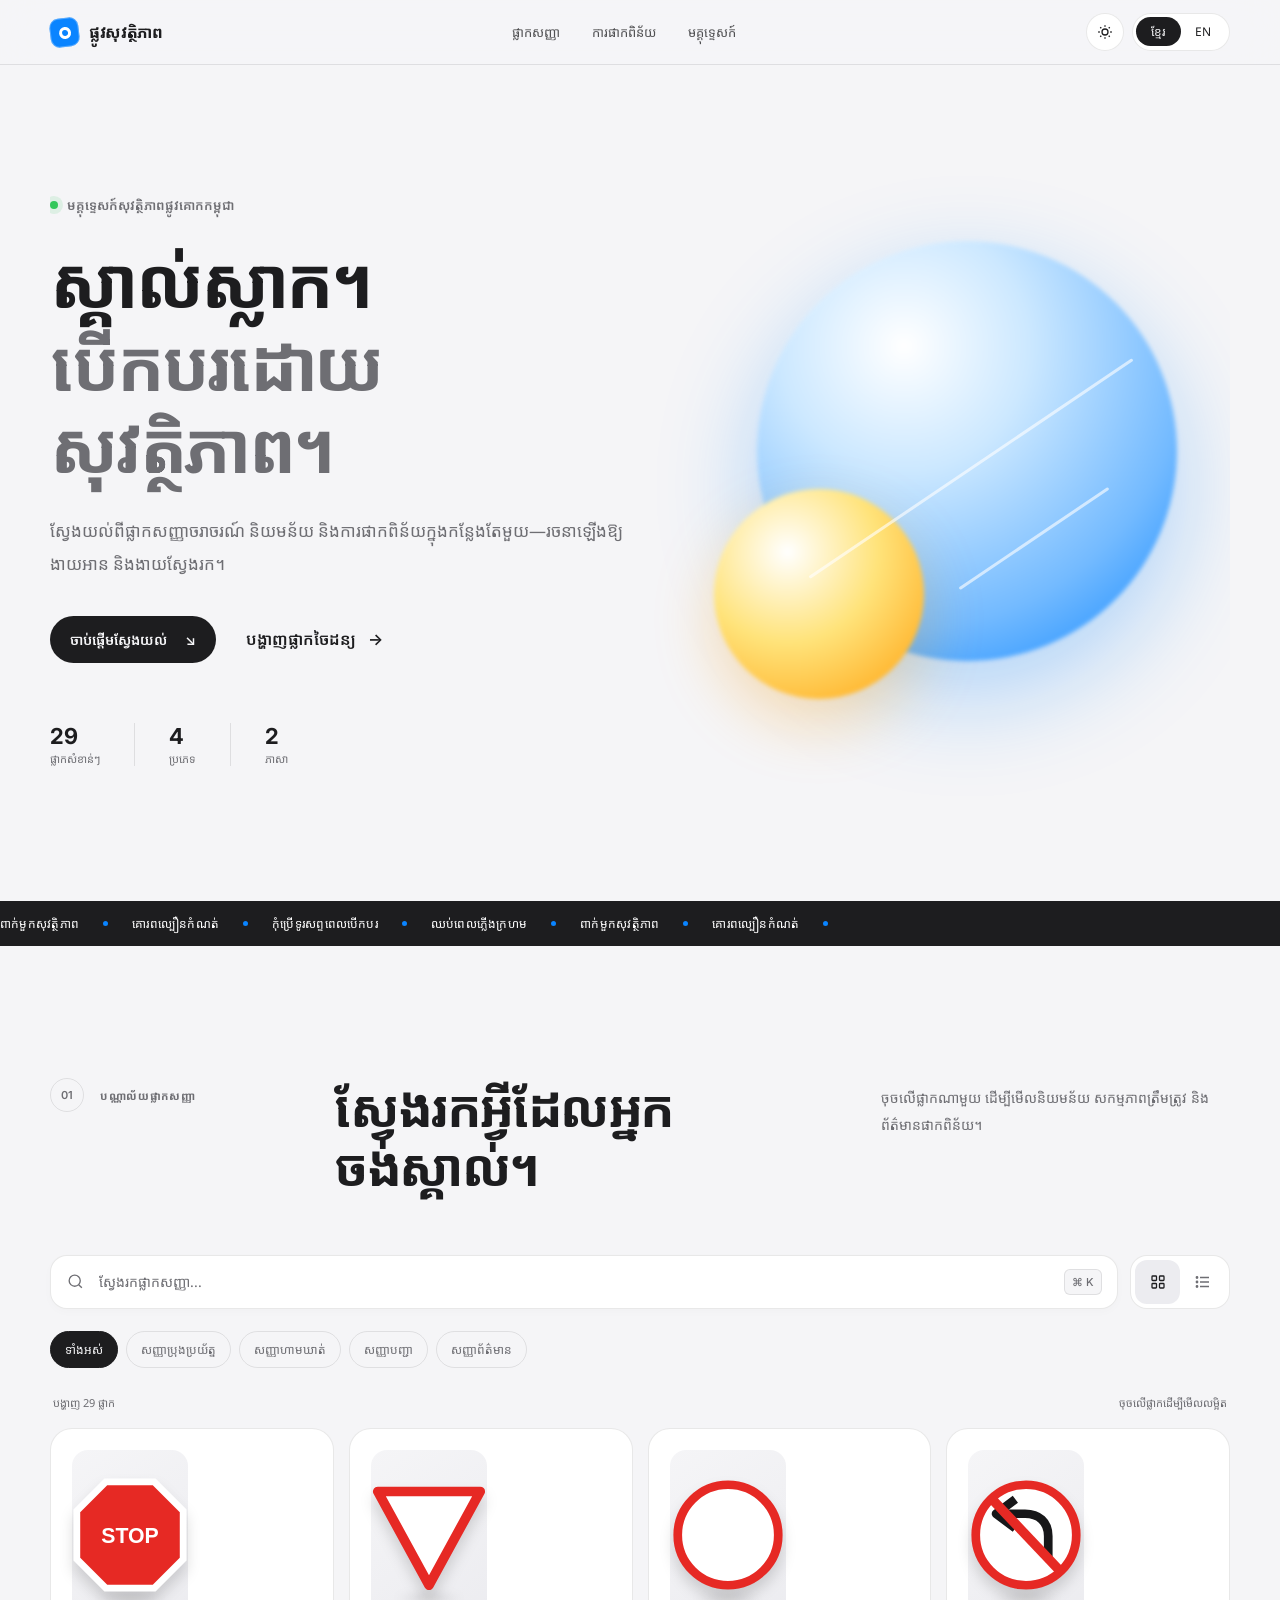
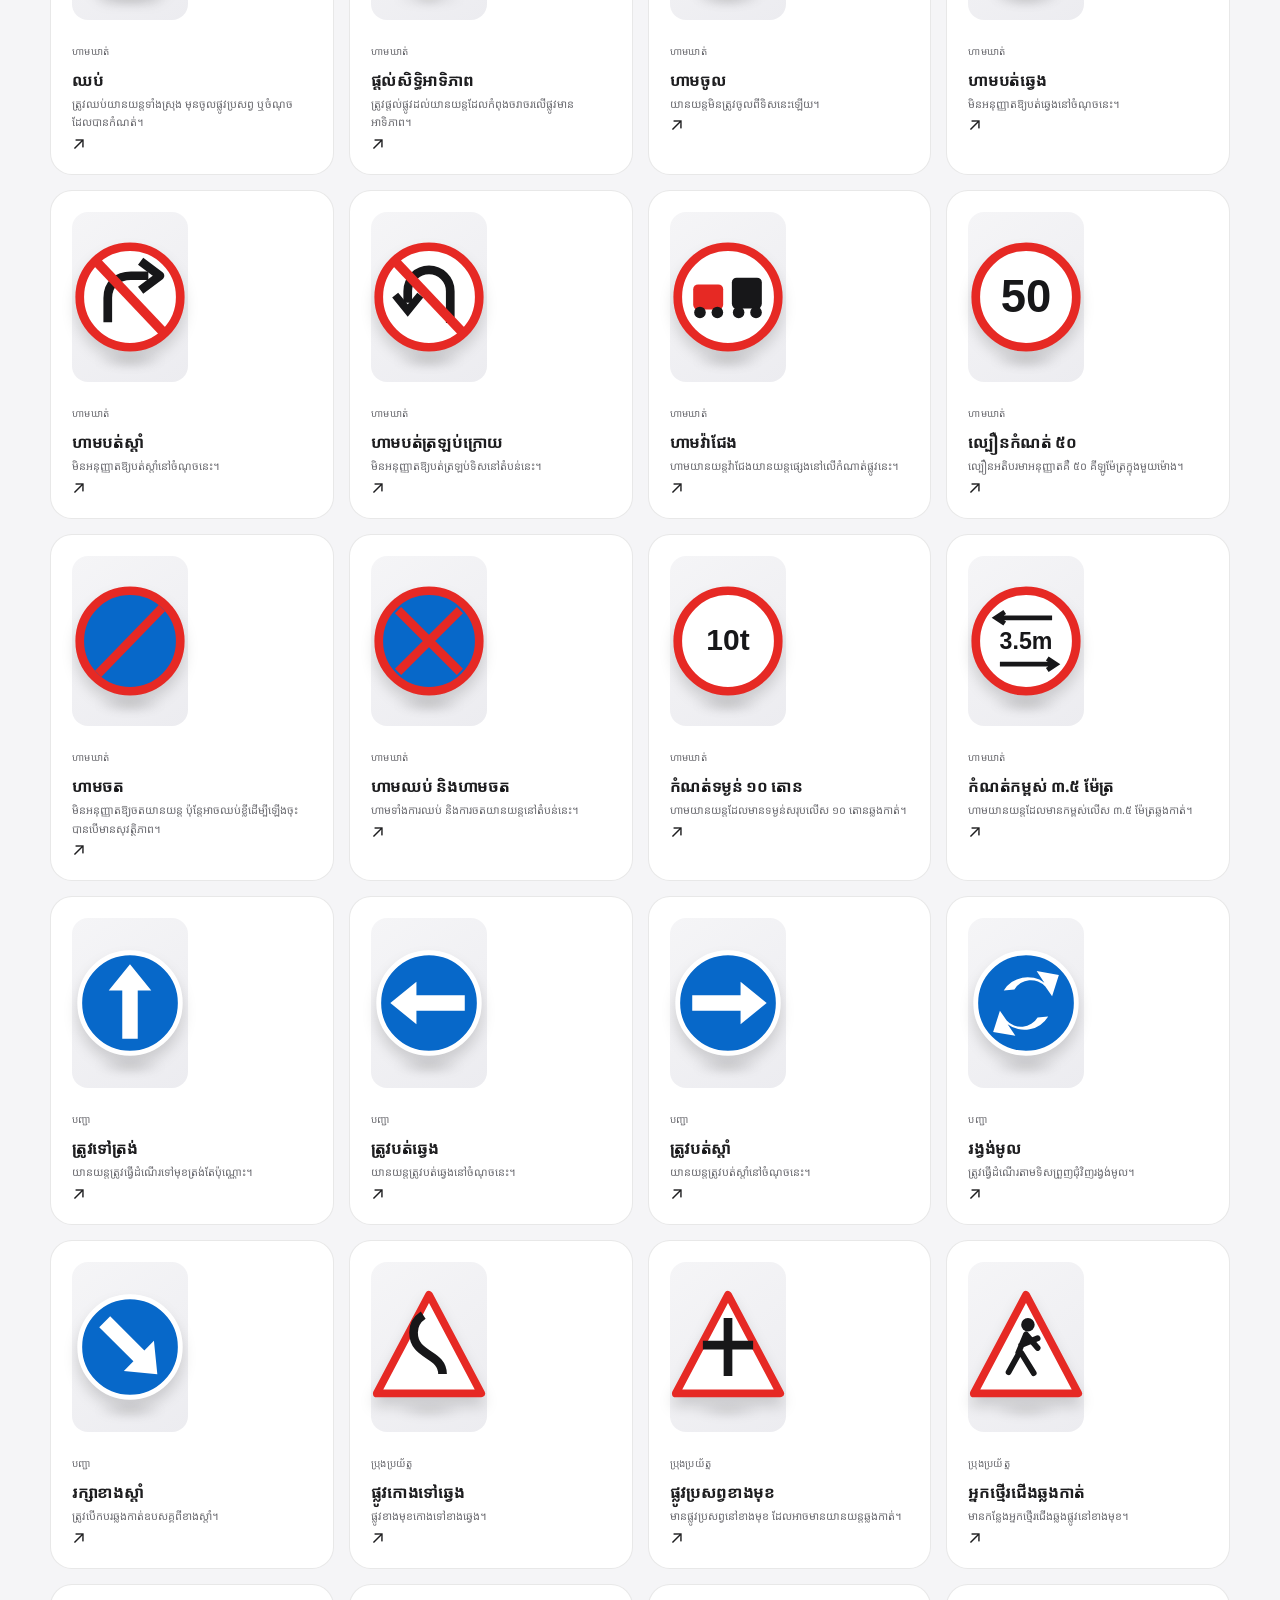
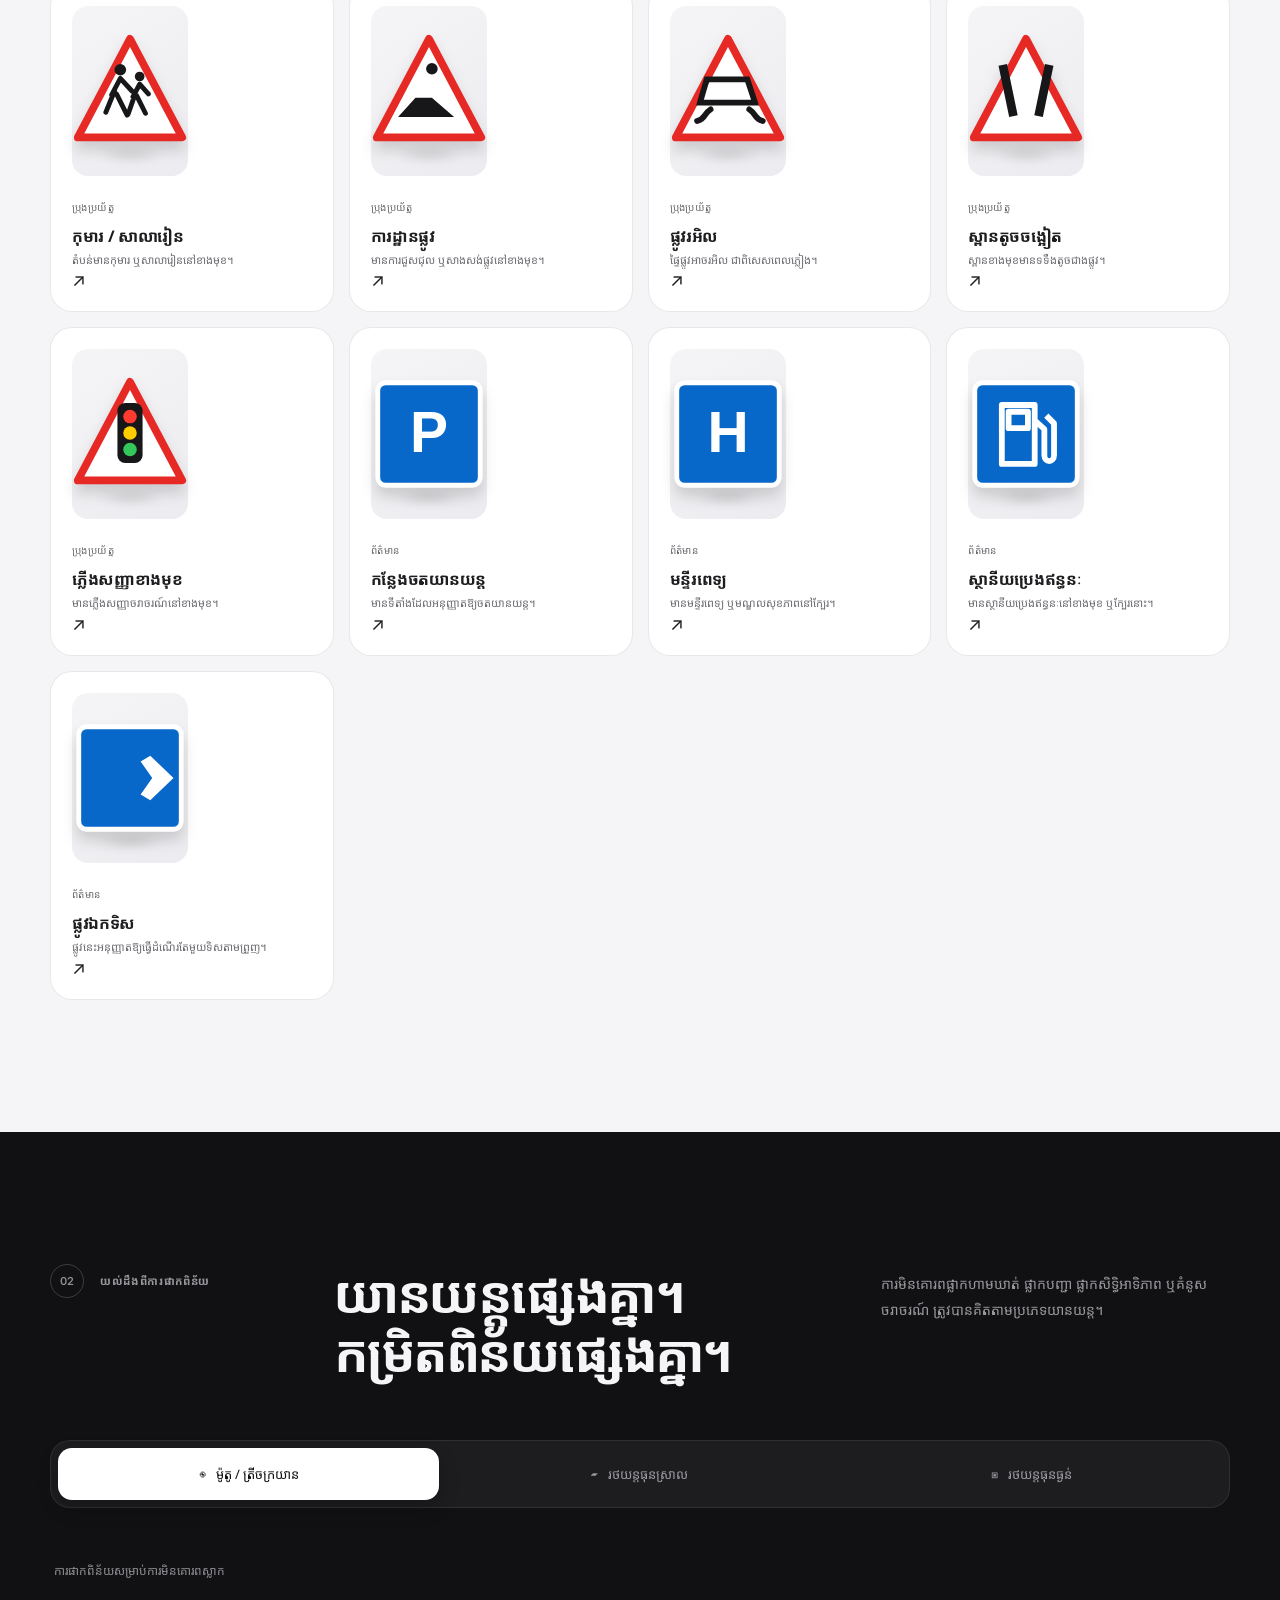
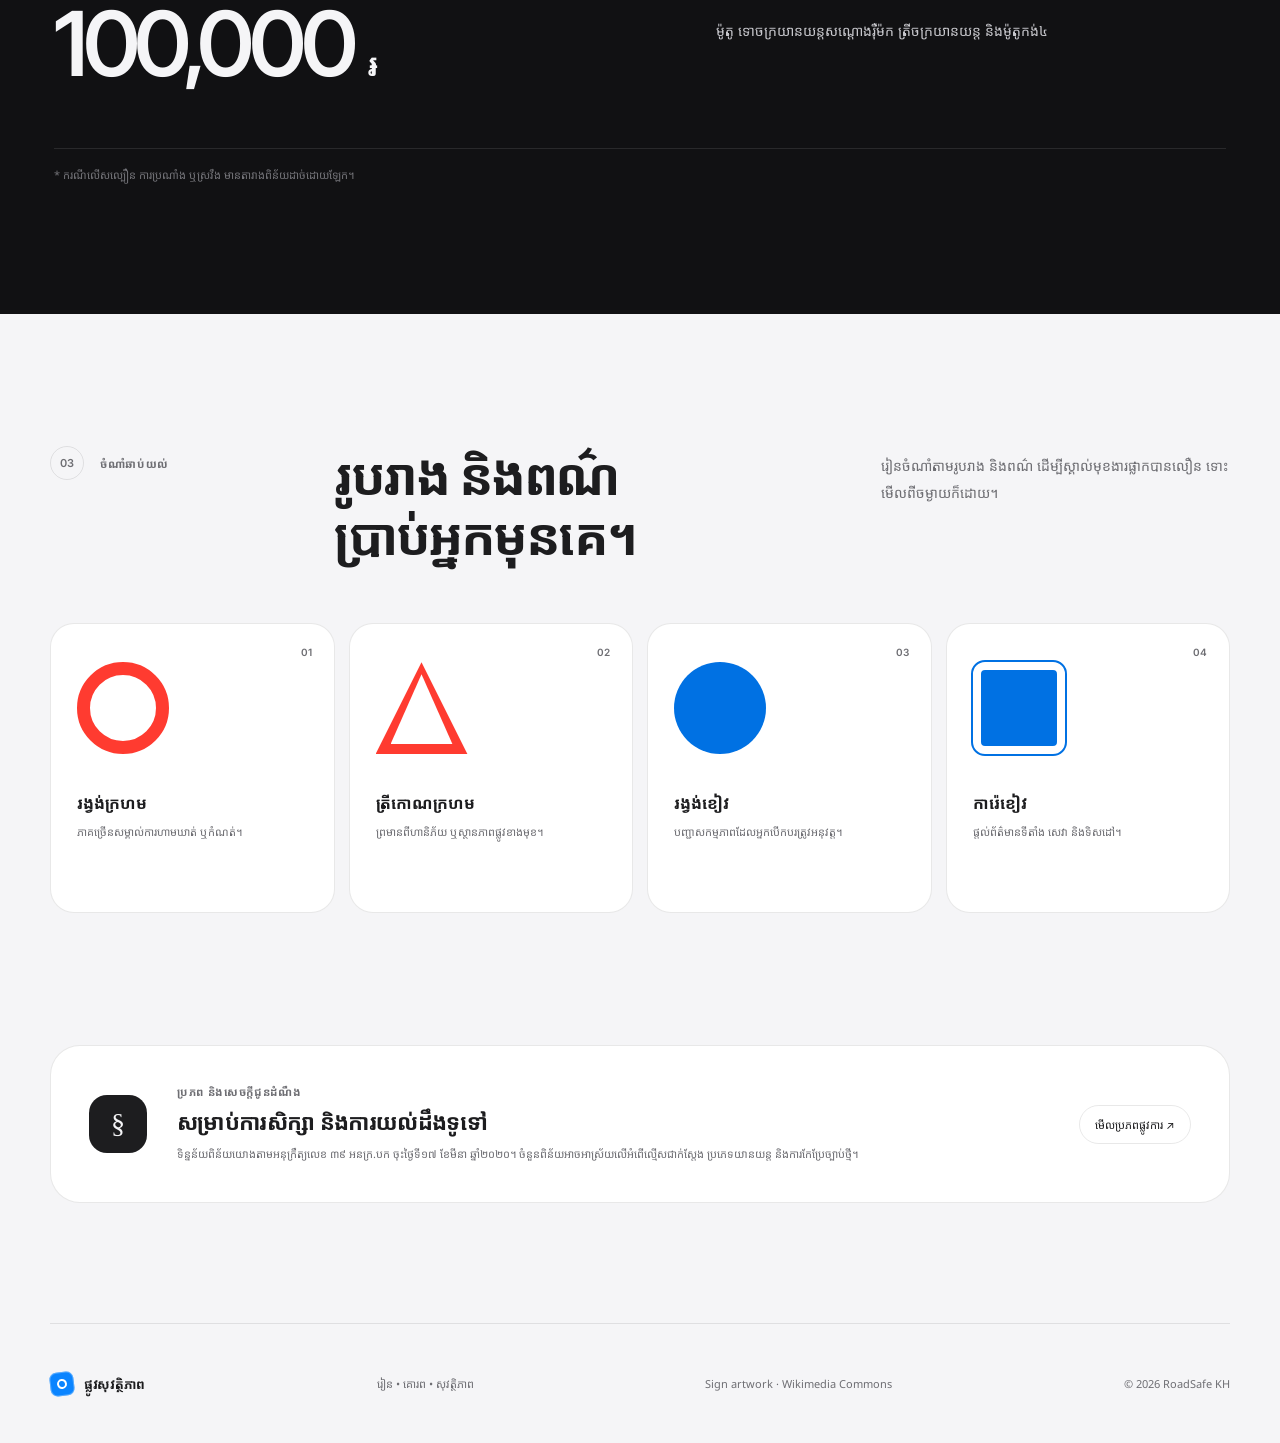
==== commit e0d56b19: "Use official Cambodian road-sign images in preview.html" ====
--- a/preview.html
+++ b/preview.html
@@ -24,6 +24,17 @@
 @media(max-width:680px){:root{--shell:min(100% - 28px,1180px);--radius:22px}.nav{height:58px}.brand{font-size:12px}.icon-button{display:none}.lang-toggle span{min-width:38px;padding-inline:7px}.hero{padding-block:60px 50px}.hero h1{font-size:44px}.hero-copy>p{font-size:14px}.hero-actions{align-items:flex-start;flex-direction:column;gap:16px}.hero-stats{margin-top:42px;gap:15px}.hero-stats div{padding-right:15px}.hero-visual{height:330px;margin-top:15px}.orb-one{width:270px;height:270px;right:4%}.orb-two{width:140px;height:140px}.hero-sign-stop{width:125px}.hero-sign-stop span{font-size:22px}.hero-sign-warning{width:116px;height:102px}.hero-sign-warning span{font-size:40px;padding-top:22px}.hero-sign-info{width:80px;height:80px;border-width:6px}.hero-sign-info span{font-size:38px}.section{padding-block:88px}.section-heading{display:block;margin-bottom:38px}.section-heading>div{margin-bottom:24px}.section-heading h2{font-size:38px}.section-heading>p{margin-top:18px}.search-box kbd,.view-toggle{display:none}.filter-row{margin-right:-14px}.sign-grid{grid-template-columns:1fr 1fr;gap:10px}.sign-card{min-height:274px;padding:13px;border-radius:18px}.sign-art{height:145px}.sign-art svg{width:95px;height:95px}.sign-card h3{font-size:13px}.sign-card p{display:none}.sign-grid.list .sign-card{grid-template-columns:90px 1fr 18px}.sign-grid.list .sign-art{height:82px}.fine-selector{grid-template-columns:1fr}.fine-selector button{justify-content:flex-start}.fine-display{grid-template-columns:1fr;gap:18px}.fine-display strong{font-size:58px}.fine-note{grid-column:1}.shape-guide{grid-template-columns:1fr}.shape-card{min-height:230px}.mini-sign{margin-bottom:25px}.source-banner{margin-bottom:80px;padding:24px;display:block}.source-icon{margin-bottom:24px}.source-banner>a{display:inline-block;margin-top:20px}.footer{padding-block:30px;gap:18px;flex-direction:column;justify-content:center}.modal-inner{padding:24px}.modal-hero{grid-template-columns:1fr}.modal-art{height:190px}.modal-grid{grid-template-columns:1fr}.fine-row{grid-template-columns:1fr}.fine-row span{margin-top:8px}.fine-row strong{text-align:left;padding:9px 0;border-bottom:1px solid var(--line)}.modal-close{top:10px;right:10px}}
 @media(prefers-reduced-motion:reduce){*{scroll-behavior:auto!important;animation-duration:.001ms!important;animation-iteration-count:1!important;transition-duration:.001ms!important}.reveal{opacity:1;transform:none}}
 
+/* Official Cambodian road-sign artwork */
+.sign-art img{width:116px;height:116px;object-fit:contain;filter:drop-shadow(0 9px 7px rgba(0,0,0,.15));z-index:1}
+.official-sign{width:100%;height:100%;display:grid;place-items:center;position:relative;z-index:1}
+.svg-fallback{display:grid;place-items:center}.svg-fallback[hidden]{display:none}
+.sign-grid.list .sign-art img{width:76px;height:76px}
+.modal-art img{width:155px;height:155px;object-fit:contain;filter:drop-shadow(0 12px 9px rgba(0,0,0,.18))}
+.hero-sign.hero-sign-stop,.hero-sign.hero-sign-warning,.hero-sign.hero-sign-info{height:auto;aspect-ratio:auto;background:none;color:inherit;clip-path:none;border:0;border-radius:0;object-fit:contain}
+.hero-sign.hero-sign-stop:before,.hero-sign.hero-sign-warning:before,.hero-sign.hero-sign-warning:after{display:none}
+@media(max-width:680px){.sign-art img{width:95px;height:95px}}
+.art-credit{color:var(--muted);text-decoration:none}.art-credit:hover{color:var(--text)}
+
 </style>
 </head>
 <body>
@@ -67,9 +78,9 @@
       </div>
       <div class="hero-visual reveal" aria-hidden="true">
         <div class="orb orb-one"></div><div class="orb orb-two"></div>
-        <div class="hero-sign hero-sign-stop"><span>STOP</span></div>
-        <div class="hero-sign hero-sign-warning"><span>!</span></div>
-        <div class="hero-sign hero-sign-info"><span>↗</span></div>
+        <img class="hero-sign hero-sign-stop" src="https://upload.wikimedia.org/wikipedia/commons/thumb/1/1b/Cambodia_road_sign_R3-01.svg/250px-Cambodia_road_sign_R3-01.svg.png" alt="" referrerpolicy="no-referrer" />
+        <img class="hero-sign hero-sign-warning" src="https://upload.wikimedia.org/wikipedia/commons/thumb/f/f6/Cambodia_road_sign_W2-01.svg/250px-Cambodia_road_sign_W2-01.svg.png" alt="" referrerpolicy="no-referrer" />
+        <img class="hero-sign hero-sign-info" src="https://upload.wikimedia.org/wikipedia/commons/thumb/e/e0/Cambodia_road_sign_G4-39.svg/250px-Cambodia_road_sign_G4-39.svg.png" alt="" referrerpolicy="no-referrer" />
         <div class="road-line line-one"></div><div class="road-line line-two"></div>
       </div>
     </section>
@@ -163,6 +174,7 @@
   <footer class="footer shell">
     <a class="brand" href="#top"><span class="brand-mark"><span></span></span><span data-i18n="brand">ផ្លូវសុវត្ថិភាព</span></a>
     <p data-i18n="footerText">រៀន • គោរព • សុវត្ថិភាព</p>
+    <a class="art-credit" href="https://commons.wikimedia.org/wiki/Category:SVG_road_signs_in_Cambodia" target="_blank" rel="noopener">Sign artwork · Wikimedia Commons</a>
     <p>© <span id="year"></span> RoadSafe KH</p>
   </footer>
 
@@ -175,6 +187,38 @@
 const translations={
  km:{brand:"ផ្លូវសុវត្ថិភាព",navSigns:"ផ្លាកសញ្ញា",navFines:"ការផាកពិន័យ",navGuide:"មគ្គុទ្ទេសក៍",eyebrow:"មគ្គុទ្ទេសក៍សុវត្ថិភាពផ្លូវគោកកម្ពុជា",heroTitle:'ស្គាល់ស្លាក។<br><span>បើកបរដោយសុវត្ថិភាព។</span>',heroText:"ស្វែងយល់ពីផ្លាកសញ្ញាចរាចរណ៍ និយមន័យ និងការផាកពិន័យក្នុងកន្លែងតែមួយ—រចនាឡើងឱ្យងាយអាន និងងាយស្វែងរក។",explore:"ចាប់ផ្តើមស្វែងយល់",random:"បង្ហាញផ្លាកចៃដន្យ",statSigns:"ផ្លាកសំខាន់ៗ",statCats:"ប្រភេទ",statLangs:"ភាសា",ticker1:"ពាក់មួកសុវត្ថិភាព",ticker2:"គោរពល្បឿនកំណត់",ticker3:"កុំប្រើទូរសព្ទពេលបើកបរ",ticker4:"ឈប់ពេលភ្លើងក្រហម",catalogKicker:"បណ្ណាល័យផ្លាកសញ្ញា",catalogTitle:"ស្វែងរកអ្វីដែលអ្នក<br>ចង់ស្គាល់។",catalogText:"ចុចលើផ្លាកណាមួយ ដើម្បីមើលនិយមន័យ សកម្មភាពត្រឹមត្រូវ និងព័ត៌មានផាកពិន័យ។",filterAll:"ទាំងអស់",filterWarning:"សញ្ញាប្រុងប្រយ័ត្ន",filterProhibition:"សញ្ញាហាមឃាត់",filterMandatory:"សញ្ញាបញ្ជា",filterInformation:"សញ្ញាព័ត៌មាន",tapHint:"ចុចលើផ្លាកដើម្បីមើលលម្អិត",noResults:"រកមិនឃើញផ្លាកសញ្ញា",tryAgain:"សូមសាកល្បងពាក្យផ្សេង ឬជ្រើសប្រភេទទាំងអស់។",fineKicker:"យល់ដឹងពីការផាកពិន័យ",fineTitle:"យានយន្តផ្សេងគ្នា។<br>កម្រិតពិន័យផ្សេងគ្នា។",fineText:"ការមិនគោរពផ្លាកហាមឃាត់ ផ្លាកបញ្ជា ផ្លាកសិទ្ធិអាទិភាព ឬគំនូសចរាចរណ៍ ត្រូវបានគិតតាមប្រភេទយានយន្ត។",moto:"ម៉ូតូ / ត្រីចក្រយាន",lightVehicle:"រថយន្តធុនស្រាល",heavyVehicle:"រថយន្តធុនធ្ងន់",typicalFine:"ការផាកពិន័យសម្រាប់ការមិនគោរពស្លាក",fineNote:"* ករណីលើសល្បឿន ការប្រណាំង ឬស្រវឹង មានតារាងពិន័យដាច់ដោយឡែក។",guideKicker:"ចំណាំឆាប់យល់",guideTitle:"រូបរាង និងពណ៌<br>ប្រាប់អ្នកមុនគេ។",guideText:"រៀនចំណាំតាមរូបរាង និងពណ៌ ដើម្បីស្គាល់មុខងារផ្លាកបានលឿន ទោះមើលពីចម្ងាយក៏ដោយ។",redTitle:"រង្វង់ក្រហម",redText:"ភាគច្រើនសម្គាល់ការហាមឃាត់ ឬកំណត់។",yellowTitle:"ត្រីកោណក្រហម",yellowText:"ព្រមានពីហានិភ័យ ឬស្ថានភាពផ្លូវខាងមុខ។",blueTitle:"រង្វង់ខៀវ",blueText:"បញ្ជាសកម្មភាពដែលអ្នកបើកបរត្រូវអនុវត្ត។",infoTitle:"ការ៉េខៀវ",infoText:"ផ្តល់ព័ត៌មានទីតាំង សេវា និងទិសដៅ។",sourceKicker:"ប្រភព និងសេចក្តីជូនដំណឹង",sourceTitle:"សម្រាប់ការសិក្សា និងការយល់ដឹងទូទៅ",sourceText:"ទិន្នន័យពិន័យយោងតាមអនុក្រឹត្យលេខ ៣៩ អនក្រ.បក ចុះថ្ងៃទី១៧ ខែមីនា ឆ្នាំ២០២០។ ចំនួនពិន័យអាចអាស្រ័យលើអំពើល្មើសជាក់ស្តែង ប្រភេទយានយន្ត និងការកែប្រែច្បាប់ថ្មី។",officialSource:"មើលប្រភពផ្លូវការ",footerText:"រៀន • គោរព • សុវត្ថិភាព",search:"ស្វែងរកផ្លាកសញ្ញា...",results:n=>`បង្ហាញ ${n} ផ្លាក`,category:{warning:"ប្រុងប្រយ័ត្ន",prohibition:"ហាមឃាត់",mandatory:"បញ្ជា",information:"ព័ត៌មាន"},meaning:"និយមន័យ",action:"អ្វីដែលត្រូវធ្វើ",penalty:"ការផាកពិន័យ",notFixed:"មិនមានពិន័យថេរដោយផ្ទាល់",depends:"អាស្រ័យលើអំពើល្មើសដែលកើតឡើង",legalNote:"ចំនួននេះជាការណែនាំយោងតាមអនុក្រឹត្យលេខ ៣៩។ សូមពិនិត្យប្រភពផ្លូវការសម្រាប់ករណីជាក់ស្តែង។"},
  en:{brand:"RoadSafe KH",navSigns:"Road signs",navFines:"Fines",navGuide:"Quick guide",eyebrow:"Cambodia road safety guide",heroTitle:'Know the sign.<br><span>Drive with confidence.</span>',heroText:"Explore essential road signs, their meanings and fine guidance in one clear, searchable bilingual guide.",explore:"Explore the signs",random:"Show a random sign",statSigns:"essential signs",statCats:"categories",statLangs:"languages",ticker1:"Always wear a helmet",ticker2:"Respect posted speed limits",ticker3:"Never use a phone while driving",ticker4:"Stop at red lights",catalogKicker:"Road sign library",catalogTitle:"Find what you<br>need to know.",catalogText:"Open any sign to see its meaning, the right action to take and relevant fine guidance.",filterAll:"All signs",filterWarning:"Warning",filterProhibition:"Prohibition",filterMandatory:"Mandatory",filterInformation:"Information",tapHint:"Select a sign for details",noResults:"No signs found",tryAgain:"Try another term or select all categories.",fineKicker:"Understand the penalties",fineTitle:"Different vehicles.<br>Different fine levels.",fineText:"Disobeying prohibition, mandatory or priority signs and road markings is fined according to vehicle type.",moto:"Motorcycle / Tuk-tuk",lightVehicle:"Light vehicle",heavyVehicle:"Heavy vehicle",typicalFine:"Fine for disobeying a regulatory sign",fineNote:"* Speeding, racing and drink-driving use separate penalty schedules.",guideKicker:"Recognise signs quickly",guideTitle:"Shape and colour<br>speak first.",guideText:"Learn the visual system to understand a sign's purpose quickly, even from a distance.",redTitle:"Red circle",redText:"Usually signals a prohibition or restriction.",yellowTitle:"Red triangle",yellowText:"Warns of a hazard or changing road condition ahead.",blueTitle:"Blue circle",blueText:"Shows an action that road users must follow.",infoTitle:"Blue square",infoText:"Provides directions, locations and service information.",sourceKicker:"Sources and notice",sourceTitle:"For learning and general awareness",sourceText:"Fine guidance references Sub-Decree No. 39 ANKr.BK dated 17 March 2020. The amount can vary by the actual offence, vehicle category and later legal changes.",officialSource:"View official source",footerText:"Learn • Respect • Arrive safely",search:"Search road signs...",results:n=>`${n} signs shown`,category:{warning:"Warning",prohibition:"Prohibition",mandatory:"Mandatory",information:"Information"},meaning:"Meaning",action:"What to do",penalty:"Fine guidance",notFixed:"No standalone fixed fine",depends:"Depends on the resulting offence",legalNote:"Amounts are a learning guide based on Sub-Decree No. 39. Check the official source for a specific case."}
+};
+
+const signImages={
+ stop:"https://upload.wikimedia.org/wikipedia/commons/thumb/1/1b/Cambodia_road_sign_R3-01.svg/250px-Cambodia_road_sign_R3-01.svg.png",
+ "give-way":"https://upload.wikimedia.org/wikipedia/commons/thumb/5/59/Cambodia_road_sign_R3-02.svg/250px-Cambodia_road_sign_R3-02.svg.png",
+ "no-entry":"https://upload.wikimedia.org/wikipedia/commons/thumb/4/4f/Cambodia_road_sign_R1-04.svg/250px-Cambodia_road_sign_R1-04.svg.png",
+ "no-left":"https://upload.wikimedia.org/wikipedia/commons/thumb/1/17/Cambodia_road_sign_R1-01.svg/250px-Cambodia_road_sign_R1-01.svg.png",
+ "no-right":"https://upload.wikimedia.org/wikipedia/commons/thumb/e/e6/Cambodia_road_sign_R1-02.svg/250px-Cambodia_road_sign_R1-02.svg.png",
+ "no-uturn":"https://upload.wikimedia.org/wikipedia/commons/thumb/c/c8/Cambodia_road_sign_R1-03.svg/250px-Cambodia_road_sign_R1-03.svg.png",
+ "no-overtaking":"https://upload.wikimedia.org/wikipedia/commons/thumb/1/16/Cambodia_road_sign_R1-25.svg/250px-Cambodia_road_sign_R1-25.svg.png",
+ "speed-50":"https://upload.wikimedia.org/wikipedia/commons/thumb/f/f1/Cambodia_road_sign_R1-41%2850%29.svg/250px-Cambodia_road_sign_R1-41%2850%29.svg.png",
+ "no-parking":"https://upload.wikimedia.org/wikipedia/commons/thumb/e/e9/Cambodia_road_sign_R1-19.svg/250px-Cambodia_road_sign_R1-19.svg.png",
+ "no-stopping":"https://upload.wikimedia.org/wikipedia/commons/thumb/c/c3/Cambodia_road_sign_R1-20.svg/250px-Cambodia_road_sign_R1-20.svg.png",
+ "weight-limit":"https://upload.wikimedia.org/wikipedia/commons/thumb/a/a3/Cambodia_road_sign_R1-07.svg/250px-Cambodia_road_sign_R1-07.svg.png",
+ "height-limit":"https://upload.wikimedia.org/wikipedia/commons/thumb/c/c5/Cambodia_road_sign_R1-09.svg/250px-Cambodia_road_sign_R1-09.svg.png",
+ straight:"https://upload.wikimedia.org/wikipedia/commons/thumb/3/39/Cambodia_road_sign_R2-10.svg/250px-Cambodia_road_sign_R2-10.svg.png",
+ "turn-left":"https://upload.wikimedia.org/wikipedia/commons/thumb/7/7f/Cambodia_road_sign_R2-08.svg/250px-Cambodia_road_sign_R2-08.svg.png",
+ "turn-right":"https://upload.wikimedia.org/wikipedia/commons/thumb/3/3d/Cambodia_road_sign_R2-07.svg/250px-Cambodia_road_sign_R2-07.svg.png",
+ roundabout:"https://upload.wikimedia.org/wikipedia/commons/thumb/d/dc/Cambodia_road_sign_R3-03.svg/250px-Cambodia_road_sign_R3-03.svg.png",
+ "keep-right":"https://upload.wikimedia.org/wikipedia/commons/thumb/9/93/Cambodia_road_sign_R2-01.svg/250px-Cambodia_road_sign_R2-01.svg.png",
+ "left-curve":"https://upload.wikimedia.org/wikipedia/commons/thumb/b/bd/Cambodia_road_sign_W1-03.svg/250px-Cambodia_road_sign_W1-03.svg.png",
+ crossroad:"https://upload.wikimedia.org/wikipedia/commons/thumb/b/ba/Cambodia_road_sign_W1-15.svg/250px-Cambodia_road_sign_W1-15.svg.png",
+ pedestrian:"https://upload.wikimedia.org/wikipedia/commons/thumb/3/3e/Cambodia_road_sign_W1-34.svg/250px-Cambodia_road_sign_W1-34.svg.png",
+ children:"https://upload.wikimedia.org/wikipedia/commons/thumb/3/3d/Cambodia_road_sign_W1-33.svg/250px-Cambodia_road_sign_W1-33.svg.png",
+ roadworks:"https://upload.wikimedia.org/wikipedia/commons/thumb/f/f6/Cambodia_road_sign_W2-01.svg/250px-Cambodia_road_sign_W2-01.svg.png",
+ slippery:"https://upload.wikimedia.org/wikipedia/commons/thumb/4/4f/Cambodia_road_sign_W1-38.svg/250px-Cambodia_road_sign_W1-38.svg.png",
+ "narrow-bridge":"https://upload.wikimedia.org/wikipedia/commons/thumb/8/84/Cambodian_Narrow_Bridge_Sign.svg/250px-Cambodian_Narrow_Bridge_Sign.svg.png",
+ signals:"https://upload.wikimedia.org/wikipedia/commons/thumb/2/24/Cambodia_road_sign_W1-42.svg/250px-Cambodia_road_sign_W1-42.svg.png",
+ parking:"https://upload.wikimedia.org/wikipedia/commons/thumb/c/cd/Cambodia_road_sign_G4-01.svg/250px-Cambodia_road_sign_G4-01.svg.png",
+ hospital:"https://upload.wikimedia.org/wikipedia/commons/thumb/a/ac/Cambodia_road_sign_G4-07.svg/250px-Cambodia_road_sign_G4-07.svg.png",
+ fuel:"https://upload.wikimedia.org/wikipedia/commons/thumb/6/61/Cambodia_road_sign_G4-10.svg/250px-Cambodia_road_sign_G4-10.svg.png",
+ "one-way":"https://upload.wikimedia.org/wikipedia/commons/thumb/e/e0/Cambodia_road_sign_G4-39.svg/250px-Cambodia_road_sign_G4-39.svg.png"
 };
 
 const signs=[
@@ -185,7 +229,7 @@
  {id:"no-right",cat:"prohibition",shape:"circle-red",symbol:"rightSlash",km:{name:"ហាមបត់ស្តាំ",desc:"មិនអនុញ្ញាតឱ្យបត់ស្តាំនៅចំណុចនេះ។",action:"បន្តត្រង់ ឬប្រើទិសដែលផ្លាកផ្សេងអនុញ្ញាត។"},en:{name:"No right turn",desc:"Turning right is prohibited at this point.",action:"Continue straight or follow another permitted direction."}},
  {id:"no-uturn",cat:"prohibition",shape:"circle-red",symbol:"uSlash",km:{name:"ហាមបត់ត្រឡប់ក្រោយ",desc:"មិនអនុញ្ញាតឱ្យបត់ត្រឡប់ទិសនៅតំបន់នេះ។",action:"បន្តដំណើរទៅកាន់ចំណុចដែលអនុញ្ញាតឱ្យបត់ត្រឡប់។"},en:{name:"No U-turn",desc:"Making a U-turn is prohibited here.",action:"Continue until you reach a location where a U-turn is permitted."}},
  {id:"no-overtaking",cat:"prohibition",shape:"circle-red",symbol:"cars",km:{name:"ហាមវ៉ាជែង",desc:"ហាមយានយន្តវ៉ាជែងយានយន្តផ្សេងនៅលើកំណាត់ផ្លូវនេះ។",action:"រក្សាគន្លង ល្បឿន និងគម្លាតសុវត្ថិភាព។"},en:{name:"No overtaking",desc:"Overtaking other vehicles is prohibited on this section.",action:"Stay in lane and maintain a safe speed and following distance."}},
- {id:"speed-40",cat:"prohibition",shape:"circle-red",symbol:"40",fine:"speed",km:{name:"ល្បឿនកំណត់ ៤០",desc:"ល្បឿនអតិបរមាអនុញ្ញាតគឺ ៤០ គីឡូម៉ែត្រក្នុងមួយម៉ោង។",action:"បន្ថយល្បឿនឱ្យមិនលើស ៤០ km/h មុនដល់ផ្លាក។"},en:{name:"40 km/h speed limit",desc:"The maximum permitted speed is 40 kilometres per hour.",action:"Reduce speed to 40 km/h or below before passing the sign."}},
+ {id:"speed-50",cat:"prohibition",shape:"circle-red",symbol:"50",fine:"speed",km:{name:"ល្បឿនកំណត់ ៥០",desc:"ល្បឿនអតិបរមាអនុញ្ញាតគឺ ៥០ គីឡូម៉ែត្រក្នុងមួយម៉ោង។",action:"បន្ថយល្បឿនឱ្យមិនលើស ៥០ km/h មុនដល់ផ្លាក។"},en:{name:"50 km/h speed limit",desc:"The maximum permitted speed is 50 kilometres per hour.",action:"Reduce speed to 50 km/h or below before passing the sign."}},
  {id:"no-parking",cat:"prohibition",shape:"circle-blue-red",symbol:"slash",km:{name:"ហាមចត",desc:"មិនអនុញ្ញាតឱ្យចតយានយន្ត ប៉ុន្តែអាចឈប់ខ្លីដើម្បីឡើងចុះបានបើមានសុវត្ថិភាព។",action:"រកទីតាំងចតដែលមានការអនុញ្ញាត។"},en:{name:"No parking",desc:"Parking is prohibited; a very brief safe stop may be allowed where applicable.",action:"Find a designated or legally permitted parking area."}},
  {id:"no-stopping",cat:"prohibition",shape:"circle-blue-red",symbol:"cross",km:{name:"ហាមឈប់ និងហាមចត",desc:"ហាមទាំងការឈប់ និងការចតយានយន្តនៅតំបន់នេះ។",action:"បន្តដំណើរ និងកុំឈប់ លើកលែងមានអាសន្ន។"},en:{name:"No stopping",desc:"Both stopping and parking are prohibited in this area.",action:"Keep moving unless an emergency makes stopping unavoidable."}},
  {id:"weight-limit",cat:"prohibition",shape:"circle-red",symbol:"10t",km:{name:"កំណត់ទម្ងន់ ១០ តោន",desc:"ហាមយានយន្តដែលមានទម្ងន់សរុបលើស ១០ តោនឆ្លងកាត់។",action:"ពិនិត្យទម្ងន់យានយន្ត និងប្រើផ្លូវជំនួសប្រសិនបើលើសកំណត់។"},en:{name:"10-tonne limit",desc:"Vehicles with a total weight above 10 tonnes may not pass.",action:"Check gross vehicle weight and use another route if above the limit."}},
@@ -232,7 +276,7 @@
  if(s==="leftSlash"||s==="rightSlash"){const flip=s==="rightSlash"?`transform="translate(120 0) scale(-1 1)"`:"";return `<g ${flip}><path d="M83 86V61c0-15-10-23-24-23H41" fill="none" stroke="${ink}" stroke-width="9"/><path d="m49 23-20 15 20 15" fill="none" stroke="${ink}" stroke-width="9" stroke-linejoin="round"/></g>${slash}`}
  if(s==="uSlash")return `<path d="M82 87V54a22 22 0 0 0-44 0v12" fill="none" stroke="${ink}" stroke-width="9"/><path d="m25 58 13 16 13-16" fill="none" stroke="${ink}" stroke-width="8"/>${slash}`;
  if(s==="cars")return `<rect x="24" y="47" width="31" height="26" rx="5" fill="${red}"/><circle cx="31" cy="76" r="6" fill="${ink}"/><circle cx="49" cy="76" r="6" fill="${ink}"/><rect x="64" y="40" width="31" height="32" rx="5" fill="${ink}"/><circle cx="71" cy="76" r="6" fill="${ink}"/><circle cx="89" cy="76" r="6" fill="${ink}"/>`;
- if(s==="40")return `<text x="60" y="75" text-anchor="middle" font-family="Arial" font-size="47" font-weight="700" fill="${ink}">40</text>`;
+ if(s==="40"||s==="50")return `<text x="60" y="75" text-anchor="middle" font-family="Arial" font-size="47" font-weight="700" fill="${ink}">${s}</text>`;
  if(s==="10t")return `<text x="60" y="69" text-anchor="middle" font-family="Arial" font-size="31" font-weight="700" fill="${ink}">10t</text>`;
  if(s==="35m")return `<path d="M33 36h54M33 84h54M38 30l-9 6 9 6M82 78l9 6-9 6" fill="none" stroke="${ink}" stroke-width="5"/><text x="60" y="68" text-anchor="middle" font-family="Arial" font-size="24" font-weight="700" fill="${ink}">3.5m</text>`;
  return "";
@@ -255,17 +299,21 @@
  return "";
 }
 
+function signImage(sign){
+ const name=escapeHtml(sign[state.lang].name);
+ return `<span class="official-sign"><img src="${signImages[sign.id]}" alt="${name}" loading="lazy" decoding="async" referrerpolicy="no-referrer" onerror="this.hidden=true;this.nextElementSibling.hidden=false"><span class="svg-fallback" hidden>${signSVG(sign)}</span></span>`;
+}
 function fineFor(sign){if(sign.fine==="speed")return {moto:"60,000–120,000",light:"120,000–300,000",heavy:"225,000–625,000",speed:true};if(sign.cat==="warning"||sign.cat==="information")return null;return {moto:"100,000",light:"150,000",heavy:"300,000"}}
 function render(){
  const t=translations[state.lang],q=state.query.trim().toLocaleLowerCase();
  const list=signs.filter(s=>(state.filter==="all"||s.cat===state.filter)&&(!q||`${s.km.name} ${s.km.desc} ${s.en.name} ${s.en.desc}`.toLocaleLowerCase().includes(q)));
  el("signGrid").className=`sign-grid ${state.view==="list"?"list":""}`;
- el("signGrid").innerHTML=list.map(s=>`<button class="sign-card" data-id="${s.id}" type="button"><div class="sign-art">${signSVG(s)}</div><div class="card-topline"><div><span class="category-pill">${t.category[s.cat]}</span><h3>${s[state.lang].name}</h3><p>${s[state.lang].desc}</p></div></div><span class="card-arrow">↗</span></button>`).join("");
+ el("signGrid").innerHTML=list.map(s=>`<button class="sign-card" data-id="${s.id}" type="button"><div class="sign-art">${signImage(s)}</div><div class="card-topline"><div><span class="category-pill">${t.category[s.cat]}</span><h3>${s[state.lang].name}</h3><p>${s[state.lang].desc}</p></div></div><span class="card-arrow">↗</span></button>`).join("");
  el("resultsCount").textContent=t.results(list.length);el("emptyState").hidden=!!list.length;
  document.querySelectorAll(".sign-card").forEach(card=>card.addEventListener("click",()=>openModal(card.dataset.id)));
 }
 function setLanguage(lang){state.lang=lang;localStorage.setItem("roadsafe-lang",lang);document.documentElement.lang=lang;const t=translations[lang];document.querySelectorAll("[data-i18n]").forEach(node=>{const value=t[node.dataset.i18n];if(value!==undefined)node.innerHTML=value});el("searchInput").placeholder=t.search;document.querySelectorAll("#langToggle span").forEach((x,i)=>x.classList.toggle("active",(lang==="km"&&i===0)||(lang==="en"&&i===1)));render()}
-function openModal(id){const s=signs.find(x=>x.id===id),t=translations[state.lang],d=s[state.lang],f=fineFor(s);let fineHtml=f?`<div class="fine-row"><span>${t.penalty}</span><strong>${f.moto} <small>៛</small></strong><strong>${f.light} <small>៛</small></strong><strong>${f.heavy} <small>៛</small></strong></div><div class="fine-row"><span></span><span>${t.moto}</span><span>${t.lightVehicle}</span><span>${t.heavyVehicle}</span></div>${f.speed?`<p class="modal-warning">${state.lang==="km"?"ចំនួនប្រែប្រួលតាមល្បឿនដែលលើសពីកំណត់។ កម្រិតខាងលើបង្ហាញជួរពិន័យសរុបសម្រាប់ល្មើសល្បឿន។":"Amounts vary by how far the limit is exceeded. The figures show the overall speeding-fine range."}</p>`:""}`:`<div class="fine-row"><span>${t.penalty}</span><strong style="grid-column:2/-1">${t.notFixed}</strong></div><p class="modal-warning">${t.depends}</p>`;el("modalContent").innerHTML=`<div class="modal-inner"><div class="modal-hero"><div class="modal-art">${signSVG(s)}</div><div><span class="modal-category">${t.category[s.cat]}</span><h2>${d.name}</h2><p>${d.desc}</p></div></div><div class="modal-grid"><div class="modal-panel"><h3>${t.meaning}</h3><p>${d.desc}</p></div><div class="modal-panel"><h3>${t.action}</h3><p>${d.action}</p></div></div><div class="modal-fines"><div class="modal-fines-head"><h3>${t.penalty}</h3><span class="law-tag">SUB-DECREE 39</span></div>${fineHtml}<p class="modal-warning">${t.legalNote}</p></div></div>`;el("signModal").showModal()}
+function openModal(id){const s=signs.find(x=>x.id===id),t=translations[state.lang],d=s[state.lang],f=fineFor(s);let fineHtml=f?`<div class="fine-row"><span>${t.penalty}</span><strong>${f.moto} <small>៛</small></strong><strong>${f.light} <small>៛</small></strong><strong>${f.heavy} <small>៛</small></strong></div><div class="fine-row"><span></span><span>${t.moto}</span><span>${t.lightVehicle}</span><span>${t.heavyVehicle}</span></div>${f.speed?`<p class="modal-warning">${state.lang==="km"?"ចំនួនប្រែប្រួលតាមល្បឿនដែលលើសពីកំណត់។ កម្រិតខាងលើបង្ហាញជួរពិន័យសរុបសម្រាប់ល្មើសល្បឿន។":"Amounts vary by how far the limit is exceeded. The figures show the overall speeding-fine range."}</p>`:""}`:`<div class="fine-row"><span>${t.penalty}</span><strong style="grid-column:2/-1">${t.notFixed}</strong></div><p class="modal-warning">${t.depends}</p>`;el("modalContent").innerHTML=`<div class="modal-inner"><div class="modal-hero"><div class="modal-art">${signImage(s)}</div><div><span class="modal-category">${t.category[s.cat]}</span><h2>${d.name}</h2><p>${d.desc}</p></div></div><div class="modal-grid"><div class="modal-panel"><h3>${t.meaning}</h3><p>${d.desc}</p></div><div class="modal-panel"><h3>${t.action}</h3><p>${d.action}</p></div></div><div class="modal-fines"><div class="modal-fines-head"><h3>${t.penalty}</h3><span class="law-tag">SUB-DECREE 39</span></div>${fineHtml}<p class="modal-warning">${t.legalNote}</p></div></div>`;el("signModal").showModal()}
 
 el("langToggle").addEventListener("click",()=>setLanguage(state.lang==="km"?"en":"km"));
 el("themeToggle").addEventListener("click",()=>{document.body.classList.toggle("dark");localStorage.setItem("roadsafe-theme",document.body.classList.contains("dark")?"dark":"light")});
